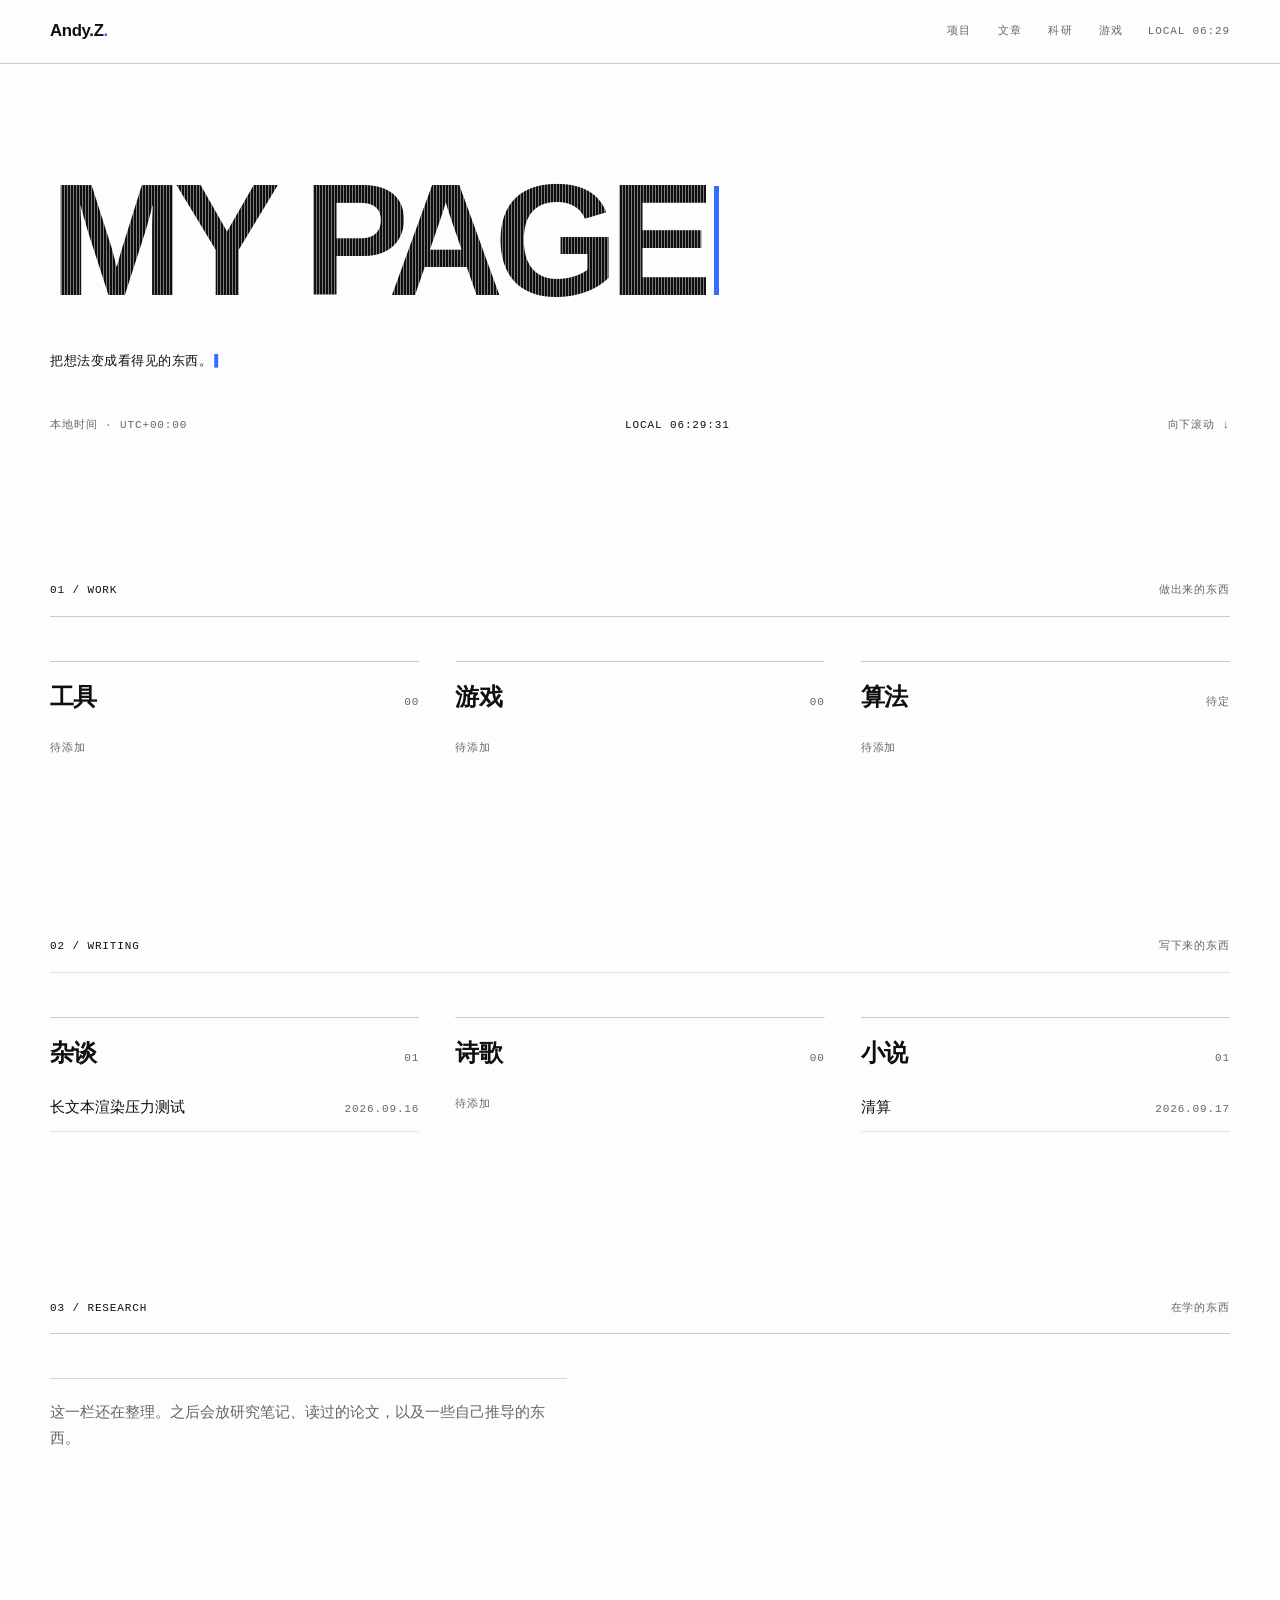
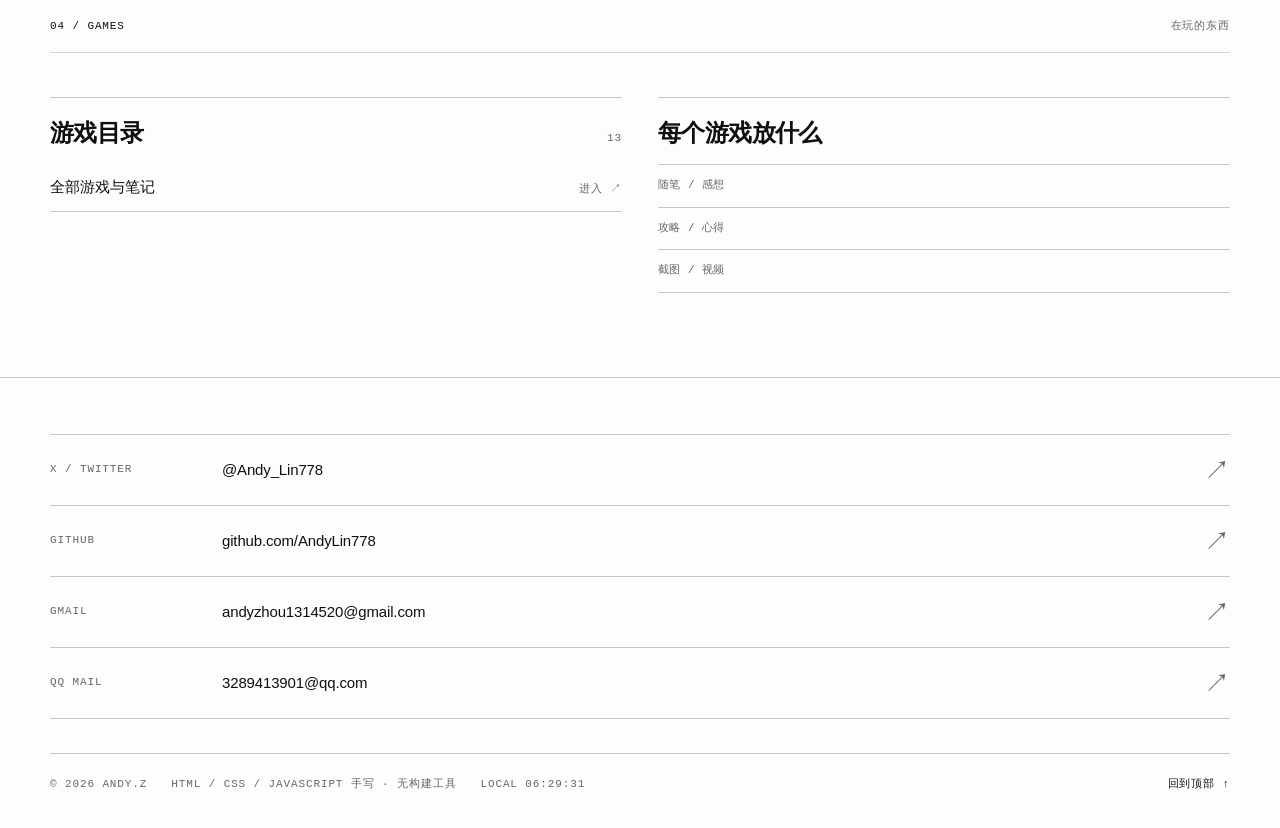
==== index.html @ 0b2ca7ea "新增小说《清算》，站名改为 Andy.Z" ====
<!DOCTYPE html>
<html lang="zh-CN">
<head>
  <meta charset="UTF-8">
  <meta name="viewport" content="width=device-width, initial-scale=1.0">
  <meta name="description" content="Andy.Z的个人网站 - 项目、文章、科研与游戏">
  <meta name="theme-color" content="#fdfdfd">
  <title>Andy.Z · 个人网站</title>
  <link rel="stylesheet" href="assets/css/style.css">

  <script>
    // 标记 JS 可用：样式里只有 html.js 才会启用“裁切揭示”等动效，
    // 万一脚本没加载成功，文字也不会被裁掉看不见。
    document.documentElement.classList.add("js");
    // 系统开启了“减少动效”时提前打标记，让 CSS 直接给出静态版本。
    try {
      if (window.matchMedia("(prefers-reduced-motion: reduce)").matches) {
        document.documentElement.setAttribute("data-reduced", "");
      }
    } catch (error) {
      /* 浏览器不支持 matchMedia 时按正常动效处理 */
    }
  </script>
</head>
<body>

  <a class="skip-link mono" href="#work">跳到正文 ↓</a>

  <!-- 顶部导航 -->
  <header class="navbar">
    <div class="shell nav-shell">
      <a href="#home" class="brand">
        <span class="brand-name">Andy.Z</span><span class="brand-dot">.</span>
      </a>

      <nav class="nav-links" id="navLinks" aria-label="页面导航">
        <a href="#work" class="nav-link">项目</a>
        <a href="#writing" class="nav-link">文章</a>
        <a href="#research" class="nav-link">科研</a>
        <a href="#games" class="nav-link">游戏</a>
      </nav>

      <span class="nav-clock mono" id="navClock" aria-hidden="true">LOCAL --:--</span>

      <button class="nav-toggle" id="navToggle" type="button"
              aria-label="切换导航菜单" aria-expanded="false" aria-controls="navLinks">
        <span></span>
        <span></span>
        <span></span>
      </button>
    </div>
  </header>

  <main>
    <!-- ============ 首屏：大字 + 扫描线（动态文字） ============ -->
    <section id="home" class="hero">
      <h1 class="sr-only">你好，我是 Andy.Z</h1>

      <div class="hero-scanline" aria-hidden="true"></div>

      <p class="hero-word">
        <span class="hero-word-text" id="heroWord">MY PAGE</span>
        <span class="hero-caret" aria-hidden="true"></span>
      </p>

      <p class="hero-typed mono">
        <span id="typedText">把想法变成看得见的东西</span><span class="typed-cursor" aria-hidden="true">▌</span>
      </p>

      <div class="hero-meta mono">
        <span class="hero-meta-left">北京时间 · UTC+08:00</span>
        <span class="hero-meta-center" id="heroClock">LOCAL --:--:--</span>
        <span class="hero-meta-right">向下滚动 ↓</span>
      </div>
    </section>

    <!-- ============ 01 项目 ============ -->
    <section id="work" class="section">
      <div class="shell">
        <header class="section-head reveal">
          <h2 class="section-title mono">01 / WORK</h2>
          <span class="section-note mono" aria-hidden="true">做出来的东西</span>
        </header>

        <div class="cat-grid">
          <section class="cat reveal">
            <header class="cat-head">
              <h3 class="cat-name">工具</h3>
              <span class="cat-count mono">00</span>
            </header>
            <!-- 有项目时，把每个项目写成 <li><a class="entry" href="...">…</a></li> -->
            <ul class="entry-list"></ul>
            <p class="cat-empty mono">待添加</p>
          </section>

          <section class="cat reveal">
            <header class="cat-head">
              <h3 class="cat-name">游戏</h3>
              <span class="cat-count mono">00</span>
            </header>
            <ul class="entry-list"></ul>
            <p class="cat-empty mono">待添加</p>
          </section>

          <section class="cat reveal">
            <header class="cat-head">
              <h3 class="cat-name">算法</h3>
              <span class="cat-count mono">待定</span>
            </header>
            <ul class="entry-list"></ul>
            <p class="cat-empty mono">待添加</p>
          </section>
        </div>
      </div>
    </section>

    <!-- ============ 02 文章 ============ -->
    <section id="writing" class="section">
      <div class="shell">
        <header class="section-head reveal">
          <h2 class="section-title mono">02 / WRITING</h2>
          <span class="section-note mono" aria-hidden="true">写下来的东西</span>
        </header>

        <div class="cat-grid">
          <section class="cat reveal">
            <header class="cat-head">
              <h3 class="cat-name">杂谈</h3>
              <span class="cat-count mono">01</span>
            </header>
            <ul class="entry-list">
              <li>
                <a class="entry" href="posts/2026-09-16-long-text-render-test.html">
                  <span class="entry-title">长文本渲染压力测试</span>
                  <span class="entry-date mono">2026.09.16</span>
                </a>
              </li>
            </ul>
          </section>

          <section class="cat reveal">
            <header class="cat-head">
              <h3 class="cat-name">诗歌</h3>
              <span class="cat-count mono">00</span>
            </header>
            <ul class="entry-list"></ul>
            <p class="cat-empty mono">待添加</p>
          </section>

          <section class="cat reveal">
            <header class="cat-head">
              <h3 class="cat-name">小说</h3>
              <span class="cat-count mono">01</span>
            </header>
            <ul class="entry-list">
              <li>
                <a class="entry" href="posts/2026-09-17-qingsuan.html">
                  <span class="entry-title">清算</span>
                  <span class="entry-date mono">2026.09.17</span>
                </a>
              </li>
            </ul>
          </section>
        </div>
      </div>
    </section>

    <!-- ============ 03 科研 ============ -->
    <section id="research" class="section">
      <div class="shell">
        <header class="section-head reveal">
          <h2 class="section-title mono">03 / RESEARCH</h2>
          <span class="section-note mono" aria-hidden="true">在学的东西</span>
        </header>

        <p class="section-empty reveal">
          这一栏还在整理。之后会放研究笔记、读过的论文，以及一些自己推导的东西。
        </p>
      </div>
    </section>

    <!-- ============ 04 游戏 ============ -->
    <section id="games" class="section">
      <div class="shell">
        <header class="section-head reveal">
          <h2 class="section-title mono">04 / GAMES</h2>
          <span class="section-note mono" aria-hidden="true">在玩的东西</span>
        </header>

        <div class="cat-grid">
          <section class="cat reveal">
            <header class="cat-head">
              <h3 class="cat-name">游戏目录</h3>
              <span class="cat-count mono">13</span>
            </header>
            <ul class="entry-list">
              <li>
                <a class="entry" href="games/index.html">
                  <span class="entry-title">全部游戏与笔记</span>
                  <span class="entry-date mono">进入 ↗</span>
                </a>
              </li>
            </ul>
          </section>

          <section class="cat reveal">
            <header class="cat-head">
              <h3 class="cat-name">每个游戏放什么</h3>
            </header>
            <ul class="cat-list mono">
              <li>随笔 / 感想</li>
              <li>攻略 / 心得</li>
              <li>截图 / 视频</li>
            </ul>
          </section>
        </div>
      </div>
    </section>
  </main>

  <!-- ============ 页脚：联系方式 ============ -->
  <footer class="site-footer">
    <div class="shell">

      <div class="contact-list footer-contact">
        <a class="contact-row reveal" href="https://x.com/Andy_Lin778" target="_blank" rel="noopener">
          <span class="contact-label mono">X / TWITTER</span>
          <span class="contact-value">@Andy_Lin778</span>
          <span class="row-arrow" aria-hidden="true">↗</span>
        </a>
        <a class="contact-row reveal" href="https://github.com/AndyLin778" target="_blank" rel="noopener">
          <span class="contact-label mono">GITHUB</span>
          <span class="contact-value">github.com/AndyLin778</span>
          <span class="row-arrow" aria-hidden="true">↗</span>
        </a>
        <a class="contact-row reveal" href="mailto:andyzhou1314520@gmail.com">
          <span class="contact-label mono">GMAIL</span>
          <span class="contact-value">andyzhou1314520@gmail.com</span>
          <span class="row-arrow" aria-hidden="true">↗</span>
        </a>
        <a class="contact-row reveal" href="mailto:3289413901@qq.com">
          <span class="contact-label mono">QQ MAIL</span>
          <span class="contact-value">3289413901@qq.com</span>
          <span class="row-arrow" aria-hidden="true">↗</span>
        </a>
      </div>

      <div class="footer-shell mono">
        <span>© <span id="year">2026</span> Andy.Z</span>
        <span class="footer-note">HTML / CSS / JavaScript 手写 · 无构建工具</span>
        <span id="footerClock">LOCAL --:--:--</span>
        <a href="#home" class="footer-top">回到顶部 ↑</a>
      </div>

    </div>
  </footer>

  <!-- 欢迎弹窗 -->
  <div class="welcome-modal" id="welcomeModal" role="dialog" aria-live="polite" aria-label="欢迎提示">
    <div class="modal-content">
      <p class="modal-label mono">WELCOME</p>
      <p class="modal-text">👋 欢迎来到我的个人网站！</p>
      <button class="modal-close mono" id="modalClose" type="button">知道了</button>
    </div>
  </div>

  <script src="assets/js/script.js"></script>
</body>
</html>
---- assets/css/style.css ----
/* ============================================================
   个人网站样式
   配色思路（模仿 ansyn.me）：只用中性色 + 一个强调色
     近白 --paper / 近黑 --ink / 灰 --muted / 分割线 --line
     强调色 --accent 只用在小箭头、hover、焦点、光标上
   ============================================================ */

/* ===== 设计变量 ===== */
:root {
  --paper: #fdfdfd;
  --paper-deep: #f4f4f4;
  --ink: #0f0f0f;
  --muted: #666666;
  --line: #c9c9c9;
  --accent: #356bff;
  --accent-strong: #154dcc;

  --sans: ui-sans-serif, -apple-system, BlinkMacSystemFont, "Segoe UI",
    "PingFang SC", "Microsoft YaHei", sans-serif;
  --mono: ui-monospace, SFMono-Regular, Menlo, Consolas, "Liberation Mono", monospace;

  --shell: min(100% - 40px, 1180px);
  --nav-h: 64px;
  --ease: cubic-bezier(0.22, 1, 0.36, 1);
}

/* ===== 基础 ===== */
* {
  margin: 0;
  padding: 0;
  box-sizing: border-box;
}

html {
  scroll-behavior: smooth;
  scroll-padding-top: var(--nav-h);
}

body {
  background: var(--paper);
  color: var(--ink);
  font-family: var(--sans);
  font-size: 16px;
  line-height: 1.6;
  padding-top: var(--nav-h);
  -webkit-font-smoothing: antialiased;
}

img {
  max-width: 100%;
}

a {
  color: inherit;
  text-decoration: none;
}

::selection {
  background: var(--accent);
  color: #fff;
}

:focus-visible {
  outline: 2px solid var(--accent);
  outline-offset: 3px;
}

/* 等宽小标签：编号、状态、时间都用它 */
.mono {
  font-family: var(--mono);
  font-size: 11px;
  letter-spacing: 0.08em;
  text-transform: uppercase;
}

/* 只给屏幕阅读器的文字（画布上的大字是装饰性的，语义放这里） */
.sr-only {
  position: absolute;
  width: 1px;
  height: 1px;
  overflow: hidden;
  clip-path: inset(50%);
  white-space: nowrap;
}

.shell {
  width: var(--shell);
  margin-inline: auto;
}

.skip-link {
  position: fixed;
  top: 8px;
  left: 8px;
  z-index: 300;
  padding: 8px 14px;
  background: var(--ink);
  color: var(--paper);
  transform: translateY(-200%);
  transition: transform 0.2s var(--ease);
}

.skip-link:focus {
  transform: translateY(0);
}

/* ===== 顶部导航 ===== */
.navbar {
  position: fixed;
  inset: 0 0 auto;
  height: var(--nav-h);
  z-index: 100;
  background: rgba(253, 253, 253, 0.88);
  backdrop-filter: blur(12px);
  -webkit-backdrop-filter: blur(12px);
  border-bottom: 1px solid var(--line);
}

.nav-shell {
  height: 100%;
  display: flex;
  align-items: center;
  gap: 24px;
}

.brand {
  font-size: 1.05rem;
  font-weight: 700;
  letter-spacing: -0.02em;
}

.brand-name {
  letter-spacing: -0.02em;
}

.brand-dot {
  color: var(--accent);
}

.nav-links {
  display: flex;
  gap: 26px;
  margin-left: auto;
}

.nav-link {
  position: relative;
  padding: 6px 0;
  font-family: var(--mono);
  font-size: 11px;
  letter-spacing: 0.12em;
  text-transform: uppercase;
  color: var(--muted);
  transition: color 0.25s var(--ease);
}

.nav-link::after {
  content: "";
  position: absolute;
  left: 0;
  right: 0;
  bottom: 0;
  height: 1px;
  background: var(--accent);
  transform: scaleX(0);
  transform-origin: left;
  transition: transform 0.3s var(--ease);
}

.nav-link:hover {
  color: var(--ink);
}

.nav-link:hover::after,
.nav-link.is-active::after {
  transform: scaleX(1);
}

.nav-link.is-active {
  color: var(--ink);
}

.nav-clock {
  color: var(--muted);
}

.nav-toggle {
  display: none;
  flex-direction: column;
  gap: 5px;
  background: none;
  border: none;
  cursor: pointer;
  padding: 6px;
}

.nav-toggle span {
  width: 24px;
  height: 1.5px;
  background: var(--ink);
  transition: transform 0.25s var(--ease), opacity 0.25s var(--ease);
}

.nav-toggle.open span:nth-child(1) {
  transform: translateY(6.5px) rotate(45deg);
}

.nav-toggle.open span:nth-child(2) {
  opacity: 0;
}

.nav-toggle.open span:nth-child(3) {
  transform: translateY(-6.5px) rotate(-45deg);
}

/* ===== 首屏：大字 + 扫描线 ===== */
.hero {
  position: relative;
  padding: 96px 0 64px;
  overflow: hidden;
}

/* 大字：用细条纹做文字肌理（background-clip），不需要 canvas */
.hero-word {
  width: var(--shell);
  margin: 0 auto;
  display: flex;
  align-items: baseline;
  gap: 0.05em;
  font-size: clamp(46px, 12.5vw, 172px);
  font-weight: 600;
  letter-spacing: -0.06em;
  line-height: 1;
  white-space: nowrap;
}

.hero-word-text {
  color: transparent;
  background-image: repeating-linear-gradient(90deg, var(--ink) 0 2px, #7a7a7a 2px 3px);
  -webkit-background-clip: text;
  background-clip: text;
}

/* 光标：一根细竖条，高度跟大写字母齐平，不抢大字的注意力 */
.hero-caret {
  width: 0.03em;
  height: 0.68em;
  background: var(--accent);
  animation: cursor-blink 1s steps(1) infinite;
}

/* 打字动画播完后：光标淡出，页面停在完整的一句上 */
.is-done .hero-caret,
.is-done .typed-cursor {
  opacity: 0;
  transition: opacity 0.6s var(--ease);
}

/* 扫描线：一条很淡的光带自上而下循环（对应 ansyn 的 display-scan） */
.hero-scanline {
  position: absolute;
  inset: var(--nav-h) 0 0;
  overflow: hidden;
  pointer-events: none;
}

.hero-scanline::after {
  content: "";
  position: absolute;
  left: 0;
  right: 0;
  top: -8%;
  height: 7%;
  background: linear-gradient(
    transparent,
    rgba(53, 107, 255, 0.04) 80%,
    rgba(53, 107, 255, 0.3)
  );
  animation: display-scan 9s cubic-bezier(0.2, 0.6, 0.2, 1) infinite;
}

@keyframes display-scan {
  0% {
    transform: translateY(0);
    opacity: 0;
  }
  5% {
    opacity: 0.7;
  }
  27% {
    transform: translateY(1600%);
    opacity: 0.25;
  }
  28%,
  100% {
    transform: translateY(1600%);
    opacity: 0;
  }
}

/* 打字机副标题 */
.hero-typed {
  width: var(--shell);
  margin: 32px auto 0;
  font-size: 13px;
  letter-spacing: 0.04em;
  min-height: 1.6em;
}

.typed-cursor {
  display: inline-block;
  margin-left: 2px;
  color: var(--accent);
  animation: cursor-blink 1s steps(1) infinite;
}

@keyframes cursor-blink {
  0%,
  49% {
    opacity: 1;
  }
  50%,
  100% {
    opacity: 0;
  }
}

/* 首屏底部信息条：地点 / 本地时间 / 滚动提示 */
.hero-meta {
  width: var(--shell);
  margin: 44px auto 0;
  display: flex;
  justify-content: space-between;
  gap: 16px;
  color: var(--muted);
}

.hero-meta-left {
  color: var(--muted);
}

.hero-meta-center {
  color: var(--ink);
}

.hero-meta-right {
  text-align: right;
}

/* ===== 区块通用 ===== */
.section {
  padding: 84px 0;
}

.section-head {
  display: flex;
  justify-content: space-between;
  align-items: baseline;
  gap: 16px;
  padding-bottom: 16px;
  margin-bottom: 44px;
  border-bottom: 1px solid var(--line);
}

.section-title {
  font-weight: 500;
  color: var(--ink);
}

.section-note {
  color: var(--muted);
}

/* ===== 栏目分组（项目 / 文章 下的子栏目） ===== */
.cat-grid {
  display: grid;
  grid-template-columns: repeat(auto-fit, minmax(230px, 1fr));
  gap: 36px;
}

.cat {
  min-width: 0;
  border-top: 1px solid var(--line);
  padding-top: 16px;
}

.cat-head {
  display: flex;
  align-items: baseline;
  justify-content: space-between;
  gap: 12px;
  margin-bottom: 12px;
}

.cat-name {
  font-size: clamp(19px, 2vw, 24px);
  font-weight: 600;
  letter-spacing: -0.025em;
}

.cat-count {
  color: var(--muted);
}

.entry-list {
  list-style: none;
}

.entry {
  display: flex;
  align-items: baseline;
  justify-content: space-between;
  gap: 14px;
  padding: 12px 0;
  border-bottom: 1px solid var(--line);
}

.entry-title {
  display: inline-block;
  font-size: 15px;
  line-height: 1.5;
  transition: transform 0.3s var(--ease), color 0.3s var(--ease);
}

.entry-date {
  flex: none;
  color: var(--muted);
}

@media (hover: hover) {
  .entry:hover .entry-title {
    color: var(--accent);
    transform: translateX(4px);
  }
}

.cat-empty {
  padding: 12px 0;
  color: var(--muted);
}

/* 整栏还没有内容时的占位说明 */
.section-empty {
  max-width: 62ch;
  padding-top: 20px;
  border-top: 1px solid var(--line);
  font-size: 15px;
  line-height: 1.7;
  color: var(--muted);
}

/* ===== 游戏目录 ===== */
/* 目录页比文章页宽一些，方便一行放多张卡片 */
.post-shell--wide {
  width: min(100% - 40px, 1080px);
}

.game-grid {
  display: grid;
  grid-template-columns: repeat(auto-fill, minmax(232px, 1fr));
  gap: 20px;
}

.game-card {
  display: flex;
  flex-direction: column;
  border: 1px solid var(--line);
  background: var(--paper);
  transition: transform 0.3s var(--ease), border-color 0.3s var(--ease);
}

/* 没有封面图时，用游戏名首字占位 */
.game-cover {
  display: flex;
  align-items: center;
  justify-content: center;
  aspect-ratio: 16 / 9;
  overflow: hidden;
  background: var(--paper-deep);
  border-bottom: 1px solid var(--line);
  color: var(--muted);
  font-size: 30px;
  font-weight: 600;
  letter-spacing: -0.03em;
}

.game-cover img {
  display: block;
  width: 100%;
  height: 100%;
  object-fit: cover;
}

.game-body {
  flex: 1;
  padding: 14px 16px 12px;
}

.game-title {
  font-size: 17px;
  font-weight: 600;
  letter-spacing: -0.02em;
  transition: color 0.25s var(--ease);
}

.game-sub {
  margin-top: 4px;
  color: var(--muted);
}

.game-tag {
  margin-top: 8px;
  color: var(--muted);
}

.game-state {
  padding: 10px 16px 12px;
  border-top: 1px solid var(--line);
  color: var(--muted);
}

@media (hover: hover) {
  a.game-card.is-ready:hover {
    transform: translateY(-3px);
    border-color: var(--accent);
  }

  a.game-card.is-ready:hover .game-title {
    color: var(--accent);
  }
}

/* ===== 游戏页里的媒体：视频 / 图集 ===== */
/* 视频：保持 16:9，自己传的视频用 <video>，B 站 / YouTube 用 <iframe> */
.media-video {
  position: relative;
  aspect-ratio: 16 / 9;
  margin-block: 1.6em;
  overflow: hidden;
  border: 1px solid var(--line);
  background: #101010;
}

.media-video iframe,
.media-video video {
  position: absolute;
  inset: 0;
  display: block;
  width: 100%;
  height: 100%;
  border: 0;
}

/* 图集：一行自动排几张 */
.gallery {
  display: grid;
  grid-template-columns: repeat(auto-fill, minmax(170px, 1fr));
  gap: 12px;
  margin-block: 1.6em;
}

.gallery figure {
  margin: 0;
}

.gallery img {
  display: block;
  width: 100%;
  aspect-ratio: 4 / 3;
  object-fit: cover;
  border: 1px solid var(--line);
}

.gallery figcaption {
  margin-top: 6px;
  font-family: var(--mono);
  font-size: 11px;
  letter-spacing: 0.06em;
  color: var(--muted);
}

@media (max-width: 760px) {
  .game-grid {
    grid-template-columns: repeat(auto-fill, minmax(150px, 1fr));
    gap: 14px;
  }

  .game-cover {
    font-size: 24px;
  }

  .game-body {
    padding: 12px 12px 10px;
  }

  .game-state {
    padding: 8px 12px 10px;
  }
}

/* ===== 01 关于 ===== */
.about-grid {
  display: grid;
  grid-template-columns: minmax(0, 1.15fr) minmax(0, 0.85fr);
  gap: 48px;
  align-items: start;
}

.about-lead {
  font-size: clamp(18px, 2vw, 26px);
  line-height: 1.5;
  letter-spacing: -0.01em;
}

.about-list {
  list-style: none;
  border-top: 1px solid var(--line);
}

.about-list li,
.cat-list li {
  padding: 12px 0;
  border-bottom: 1px solid var(--line);
  color: var(--muted);
  letter-spacing: 0.04em;
}

.cat-list {
  list-style: none;
  border-top: 1px solid var(--line);
}

/* ===== 02 项目：编号列表（模仿 ansyn 的 01 WORK 行） ===== */
.index-list {
  border-top: 1px solid var(--line);
}

.index-row {
  display: grid;
  grid-template-columns: 28px minmax(0, 1fr) 25% 30px;
  align-items: center;
  gap: 22px;
  min-height: clamp(150px, 15vw, 210px);
  padding: 26px 0;
  border-bottom: 1px solid var(--line);
}

.row-number {
  align-self: start;
  margin-top: 10px;
  color: var(--muted);
}

.row-heading {
  min-width: 0;
}

.row-heading h3 {
  font-size: clamp(34px, 5vw, 74px);
  font-weight: 600;
  line-height: 1;
  letter-spacing: -0.055em;
  transition: transform 0.4s var(--ease);
}

.row-heading > span {
  display: block;
  margin-top: 16px;
  max-width: 46ch;
  font-size: 13px;
  line-height: 1.6;
  color: var(--muted);
}

.row-tag {
  justify-self: start;
  padding-bottom: 2px;
  color: var(--muted);
  border-bottom: 1px solid var(--line);
}

.row-arrow {
  justify-self: end;
  font-size: 26px;
  line-height: 1;
  color: var(--muted);
  transition: transform 0.3s var(--ease), color 0.3s var(--ease);
}

/* 鼠标悬停时才出现的蓝色（全站唯一的彩色点缀） */
@media (hover: hover) {
  .index-row:hover .row-heading h3,
  .contact-row:hover .contact-value {
    transform: translateX(8px);
  }

  .index-row:hover .row-arrow,
  .contact-row:hover .row-arrow {
    color: var(--accent);
    transform: translate(3px, -3px);
  }
}

/* ===== 03 联系 ===== */
.contact-list {
  border-top: 1px solid var(--line);
}

.contact-row {
  display: grid;
  grid-template-columns: 120px minmax(0, 1fr) 30px;
  align-items: center;
  gap: 22px;
  padding: 22px 0;
  border-bottom: 1px solid var(--line);
}

.contact-label {
  color: var(--muted);
}

.contact-value {
  font-size: clamp(16px, 1.6vw, 22px);
  letter-spacing: -0.01em;
  transition: transform 0.4s var(--ease);
}

/* ===== 页脚 ===== */
.site-footer {
  border-top: 1px solid var(--line);
  padding: 56px 0 34px;
}

/* 页脚里的联系方式：标签列宽一些，字号比正文小 */
.footer-contact {
  margin-bottom: 34px;
}

.footer-contact .contact-row {
  grid-template-columns: 150px minmax(0, 1fr) 30px;
}

.footer-contact .contact-value {
  font-size: 15px;
}

.footer-shell {
  display: flex;
  flex-wrap: wrap;
  align-items: center;
  gap: 12px 24px;
  padding-top: 22px;
  border-top: 1px solid var(--line);
  color: var(--muted);
}

.footer-note {
  color: var(--muted);
}

.footer-top {
  margin-left: auto;
  color: var(--ink);
  transition: color 0.25s var(--ease);
}

.footer-top:hover {
  color: var(--accent);
}

/* ===== 滚动揭示：横向裁切展开（对应 ansyn 的 strip-in） ===== */
html.js .reveal {
  clip-path: inset(0 100% 0 0);
  transition: clip-path 0.85s var(--ease);
}

html.js .reveal.is-in {
  clip-path: inset(0 0 0 0);
}

html.js .reveal:nth-child(2) {
  transition-delay: 0.08s;
}

html.js .reveal:nth-child(3) {
  transition-delay: 0.16s;
}

/* 兜底：如果脚本没能接管页面（例如加载失败），2.5 秒后自动展开，保证内容一定看得见 */
html.js:not(.ready) .reveal {
  animation: reveal-fallback 0.4s var(--ease) 2.5s forwards;
}

@keyframes reveal-fallback {
  to {
    clip-path: inset(0 0 0 0);
  }
}

/* ===== 欢迎弹窗 ===== */
.welcome-modal {
  position: fixed;
  inset: 0;
  display: none;
  align-items: center;
  justify-content: center;
  background: rgba(15, 15, 15, 0.55);
  z-index: 200;
}

.welcome-modal.show {
  display: flex;
}

.modal-content {
  width: min(360px, 100% - 40px);
  padding: 28px 30px;
  background: var(--paper);
  border: 1px solid var(--ink);
  animation: modal-in 0.3s var(--ease);
}

.modal-label {
  margin-bottom: 10px;
  color: var(--muted);
}

.modal-text {
  margin-bottom: 20px;
  font-size: 17px;
}

.modal-close {
  padding: 8px 22px;
  border: 1px solid var(--ink);
  background: none;
  color: var(--ink);
  cursor: pointer;
  transition: background 0.25s var(--ease), color 0.25s var(--ease);
}

.modal-close:hover {
  background: var(--ink);
  color: var(--paper);
}

@keyframes modal-in {
  from {
    opacity: 0;
    transform: translateY(8px);
  }
  to {
    opacity: 1;
    transform: translateY(0);
  }
}

/* ===== 响应式 ===== */
@media (max-width: 900px) {
  .nav-clock {
    display: none;
  }
}

@media (max-width: 760px) {
  .nav-toggle {
    display: flex;
  }

  .nav-links {
    position: fixed;
    top: var(--nav-h);
    left: 0;
    right: 0;
    flex-direction: column;
    gap: 0;
    margin-left: 0;
    padding: 12px 0 18px;
    background: var(--paper);
    border-bottom: 1px solid var(--line);
    clip-path: inset(0 0 100% 0);
    transition: clip-path 0.35s var(--ease);
  }

  .nav-links.open {
    clip-path: inset(0 0 0 0);
  }

  .nav-link {
    padding: 12px 20px;
  }

  .nav-link::after {
    display: none;
  }

  .nav-link.is-active {
    color: var(--accent);
  }

  .hero-word {
    font-size: clamp(34px, 13vw, 68px);
    letter-spacing: -0.04em;
  }

  .hero-meta {
    flex-wrap: wrap;
  }

  .hero-meta-right {
    text-align: left;
  }

  .section {
    padding: 60px 0;
  }

  .section-head {
    flex-direction: column;
    align-items: flex-start;
    gap: 6px;
  }

  .about-grid {
    grid-template-columns: 1fr;
    gap: 28px;
  }

  .index-row {
    grid-template-columns: 22px minmax(0, 1fr) 24px;
    gap: 14px;
  }

  .row-tag {
    display: none;
  }

  .contact-row {
    grid-template-columns: 88px minmax(0, 1fr) 24px;
    gap: 14px;
  }

  .footer-contact .contact-row {
    grid-template-columns: 104px minmax(0, 1fr) 24px;
  }
}

/* ===== 减少动效：直接给静态版本 ===== */
@media (prefers-reduced-motion: reduce) {
  html {
    scroll-behavior: auto;
  }

  .hero-scanline {
    display: none;
  }

  .typed-cursor,
  .hero-caret {
    animation: none;
  }

  html.js .reveal {
    clip-path: none;
    transition: none;
  }
}

html[data-reduced] .hero-scanline {
  display: none;
}

html[data-reduced] .hero-caret,
html[data-reduced] .typed-cursor {
  animation: none;
}

html[data-reduced] .reveal {
  clip-path: none !important;
  transition: none !important;
}

/* ============================================================
   文章页（post.html）
   复用同一套设计变量，正文宽度收窄到 760px 更适合阅读
   ============================================================ */

.post {
  padding: 72px 0 96px;
}

.post-shell {
  width: min(100% - 40px, 760px);
  margin-inline: auto;
}

.post-head {
  padding-bottom: 26px;
  margin-bottom: 40px;
  border-bottom: 1px solid var(--line);
}

.post-meta {
  margin-bottom: 16px;
  color: var(--muted);
}

.post-title {
  font-size: clamp(30px, 5.2vw, 54px);
  font-weight: 600;
  line-height: 1.06;
  letter-spacing: -0.045em;
}

.post-lede {
  margin-top: 18px;
  font-size: clamp(16px, 1.8vw, 20px);
  line-height: 1.6;
  color: var(--muted);
}

/* ---- 正文排版：任何放进 .prose 的内容都套用这套规则 ---- */
.prose {
  font-size: 17px;
  line-height: 1.78;
}

.prose > * + * {
  margin-top: 1.15em;
}

.prose h2,
.prose h3,
.prose h4 {
  font-weight: 600;
  line-height: 1.25;
  letter-spacing: -0.02em;
}

.prose h2 {
  margin-top: 2.1em;
  font-size: clamp(22px, 3vw, 30px);
}

.prose h3 {
  margin-top: 1.8em;
  font-size: clamp(18px, 2.2vw, 22px);
}

.prose h4 {
  margin-top: 1.6em;
  font-size: 17px;
}

.prose a {
  color: var(--accent);
  text-decoration: underline;
  text-underline-offset: 3px;
  text-decoration-thickness: 1px;
}

.prose a:hover {
  color: var(--accent-strong);
}

.prose strong {
  font-weight: 600;
}

.prose ul,
.prose ol {
  padding-left: 1.35em;
}

.prose li + li {
  margin-top: 0.4em;
}

.prose li::marker {
  color: var(--muted);
}

.prose blockquote {
  padding: 4px 0 4px 20px;
  border-left: 2px solid var(--accent);
  color: var(--muted);
}

.prose blockquote p + p {
  margin-top: 0.8em;
}

.prose code {
  font-family: var(--mono);
  font-size: 0.88em;
  padding: 2px 6px;
  background: var(--paper-deep);
  border: 1px solid var(--line);
}

.prose pre {
  overflow-x: auto;
  padding: 18px 20px;
  background: var(--paper-deep);
  border: 1px solid var(--line);
  font-size: 13px;
  line-height: 1.65;
}

.prose pre code {
  padding: 0;
  background: none;
  border: 0;
  font-size: inherit;
}

.prose figure {
  margin-block: 1.8em;
}

.prose img {
  display: block;
  width: 100%;
  border: 1px solid var(--line);
}

.prose figcaption {
  margin-top: 10px;
  font-family: var(--mono);
  font-size: 11px;
  letter-spacing: 0.06em;
  color: var(--muted);
}

.prose table {
  width: 100%;
  border-collapse: collapse;
  font-size: 15px;
}

.prose th,
.prose td {
  padding: 10px 12px;
  border-bottom: 1px solid var(--line);
  text-align: left;
  vertical-align: top;
}

.prose th {
  font-family: var(--mono);
  font-size: 11px;
  font-weight: 500;
  letter-spacing: 0.08em;
  text-transform: uppercase;
  color: var(--muted);
  border-bottom-color: var(--ink);
}

.prose hr {
  margin: 2.6em 0;
  border: 0;
  border-top: 1px solid var(--line);
}

.post-foot {
  margin-top: 56px;
  padding-top: 22px;
  border-top: 1px solid var(--line);
}

/* ---- 逐行短句的小说排版：在 .prose 上再加 .prose-tight 即可 ----
   这类文本一行一句，用默认段间距会拉得太开，所以收紧段落间距；
   场景之间仍用 <hr> 分隔，保留原有的呼吸感。 */
.prose-tight > * + * {
  margin-top: 0.5em;
}

.prose-tight hr {
  margin: 2em 0;
}

.post-back {
  color: var(--muted);
  transition: color 0.25s var(--ease);
}

.post-back:hover {
  color: var(--accent);
}

@media (max-width: 760px) {
  .post {
    padding: 44px 0 64px;
  }

  .prose {
    font-size: 16.5px;
  }
}

/* ---- 文章正文：代码块语言标签 ---- */
.prose pre[data-lang]::before {
  content: attr(data-lang);
  display: block;
  margin-bottom: 12px;
  font-family: var(--mono);
  font-size: 11px;
  letter-spacing: 0.08em;
  text-transform: uppercase;
  color: var(--muted);
}

/* ---- 文章正文：表格（宽表格可横向滚动） ---- */
.prose .table-wrap {
  overflow-x: auto;
}

.prose .table-wrap table {
  min-width: 520px;
}

.prose th[align="right"],
.prose td[align="right"] {
  text-align: right;
}

.prose th[align="center"],
.prose td[align="center"] {
  text-align: center;
}

/* ---- 文章正文：数学公式（KaTeX） ---- */
.prose .math-block {
  margin-block: 1.6em;
  overflow-x: auto;
  overflow-y: hidden;
}

.prose .math-block .katex-display {
  margin: 0;
  padding: 6px 0;
}

.prose .katex {
  font-size: 1.05em;
}

.prose .katex-error {
  color: #c0392b;
}
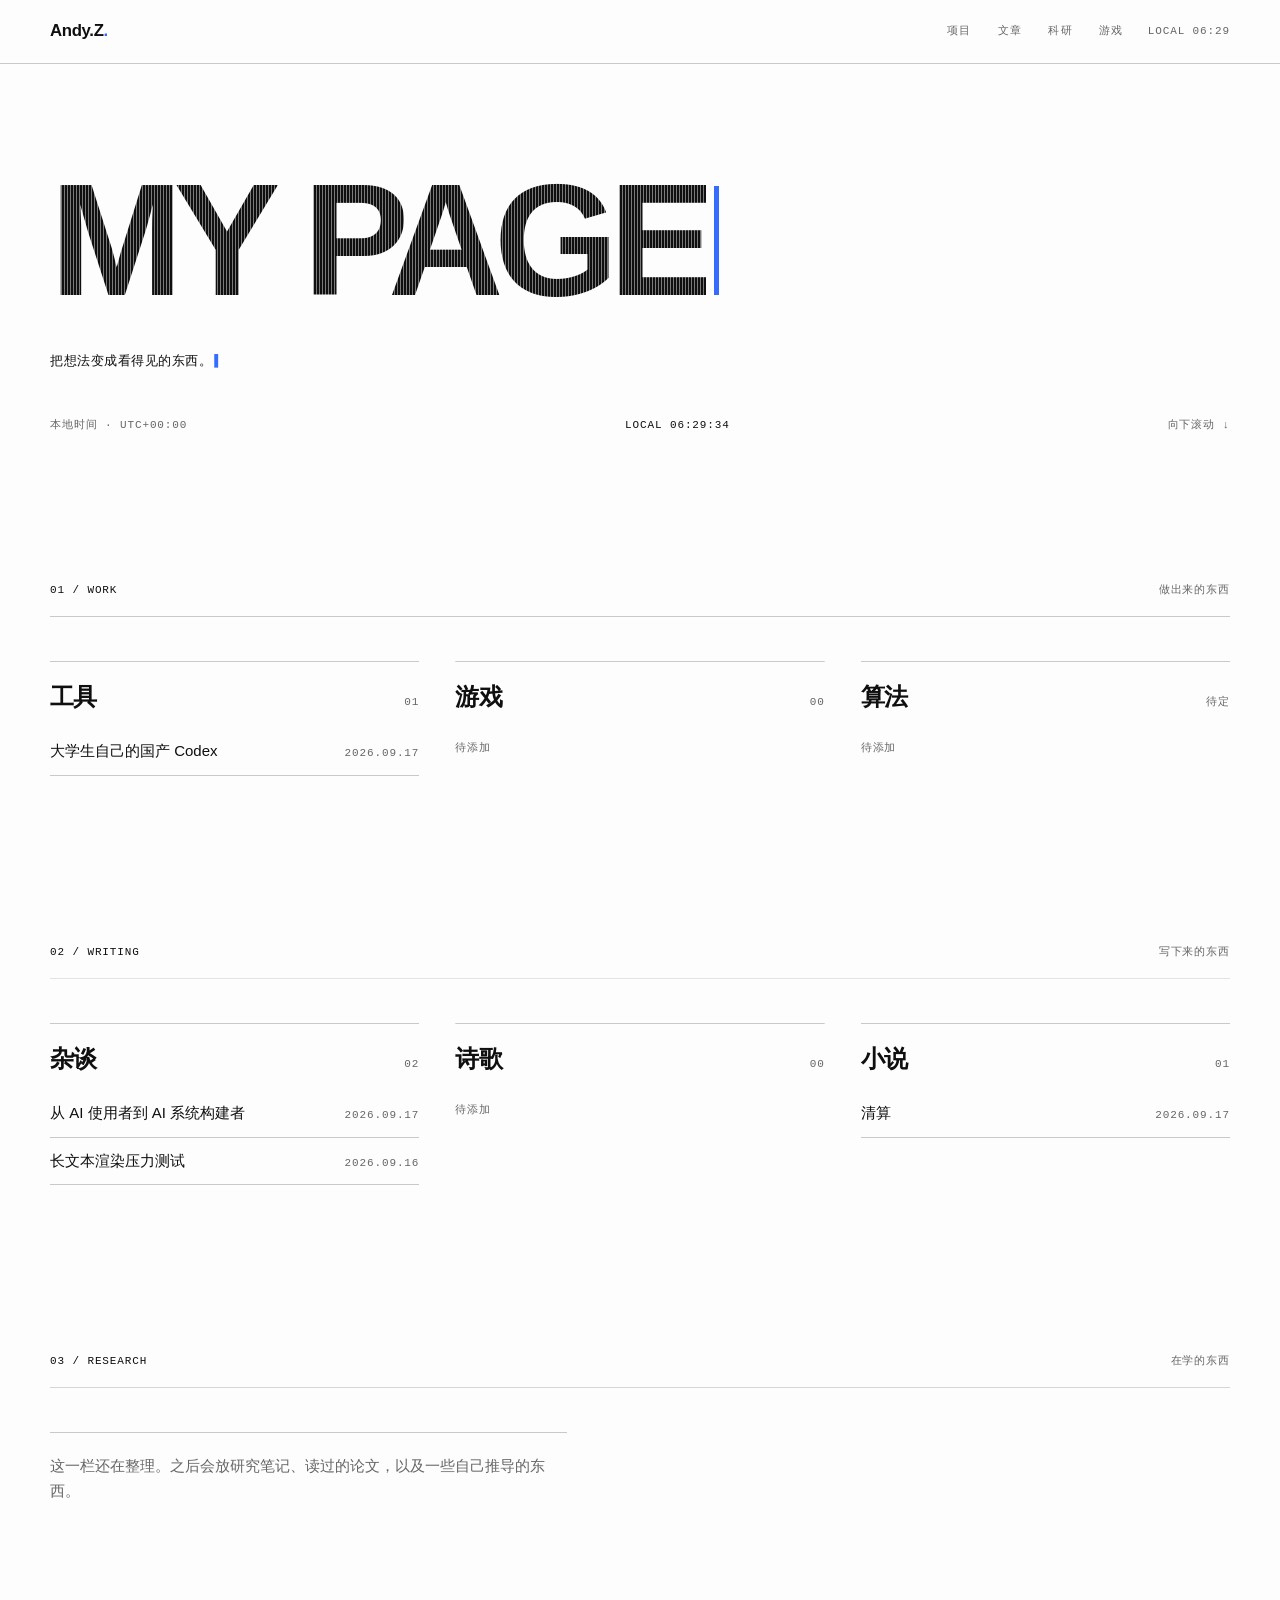
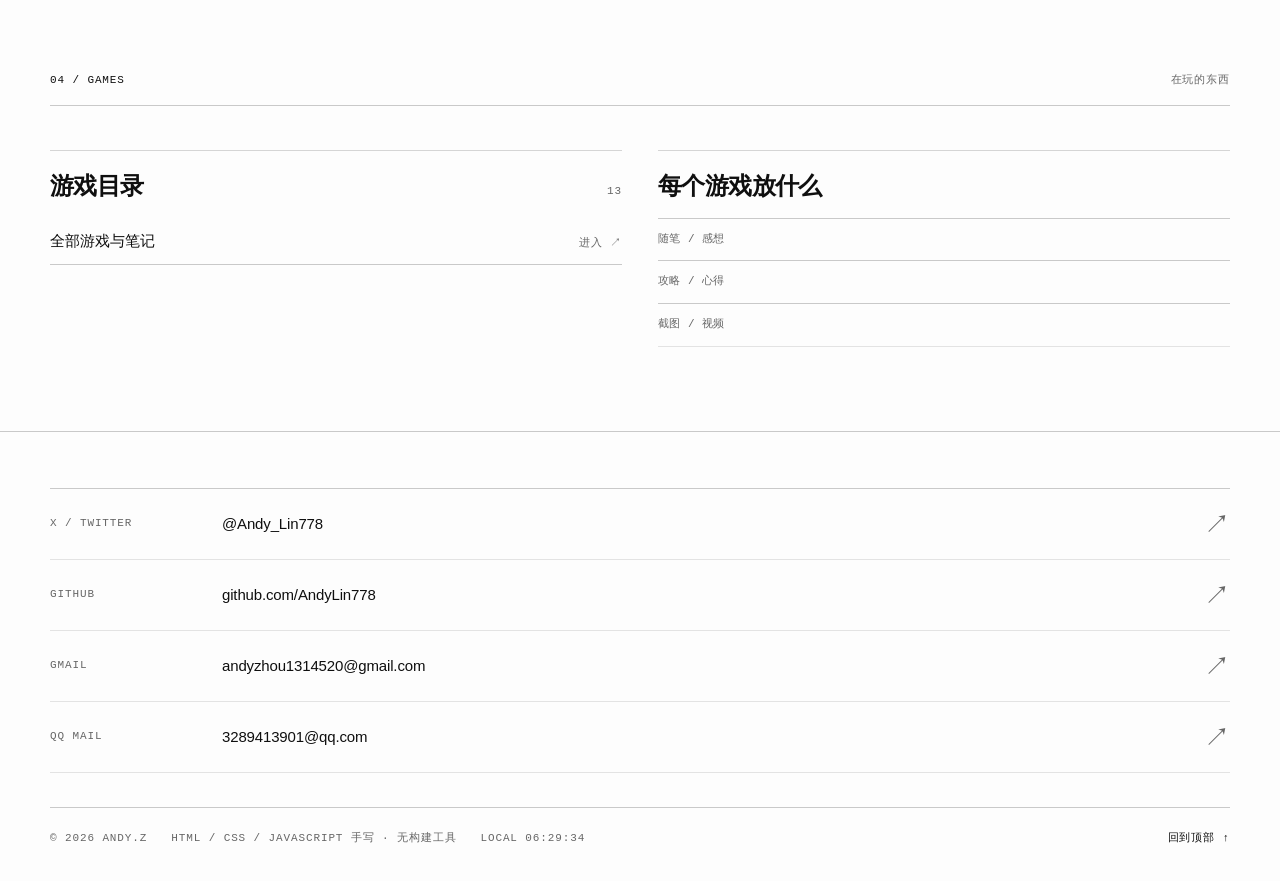
==== commit fc0a06d8: "新增国产 Codex 项目条目与项目故事文章" ====
--- a/index.html
+++ b/index.html
@@ -86,30 +86,35 @@
           <section class="cat reveal">
             <header class="cat-head">
               <h3 class="cat-name">工具</h3>
+              <span class="cat-count mono">01</span>
+            </header>
+            <ul class="entry-list">
+              <li>
+                <a class="entry" href="https://github.com/AndyLin778/domestic-codex" target="_blank" rel="noopener">
+                  <span class="entry-title">大学生自己的国产 Codex</span>
+                  <span class="entry-date mono">2026.09.17</span>
+                </a>
+              </li>
+            </ul>
+          </section>
+
+          <section class="cat reveal">
+            <header class="cat-head">
+              <h3 class="cat-name">游戏</h3>
               <span class="cat-count mono">00</span>
             </header>
-            <!-- 有项目时，把每个项目写成 <li><a class="entry" href="...">…</a></li> -->
             <ul class="entry-list"></ul>
             <p class="cat-empty mono">待添加</p>
           </section>
 
           <section class="cat reveal">
             <header class="cat-head">
-              <h3 class="cat-name">游戏</h3>
-              <span class="cat-count mono">00</span>
+              <h3 class="cat-name">算法</h3>
+              <span class="cat-count mono">待定</span>
             </header>
             <ul class="entry-list"></ul>
             <p class="cat-empty mono">待添加</p>
           </section>
-
-          <section class="cat reveal">
-            <header class="cat-head">
-              <h3 class="cat-name">算法</h3>
-              <span class="cat-count mono">待定</span>
-            </header>
-            <ul class="entry-list"></ul>
-            <p class="cat-empty mono">待添加</p>
-          </section>
         </div>
       </div>
     </section>
@@ -126,9 +131,15 @@
           <section class="cat reveal">
             <header class="cat-head">
               <h3 class="cat-name">杂谈</h3>
-              <span class="cat-count mono">01</span>
-            </header>
-            <ul class="entry-list">
+              <span class="cat-count mono">02</span>
+            </header>
+            <ul class="entry-list">
+              <li>
+                <a class="entry" href="posts/2026-09-17-domestic-codex.html">
+                  <span class="entry-title">从 AI 使用者到 AI 系统构建者</span>
+                  <span class="entry-date mono">2026.09.17</span>
+                </a>
+              </li>
               <li>
                 <a class="entry" href="posts/2026-09-16-long-text-render-test.html">
                   <span class="entry-title">长文本渲染压力测试</span>
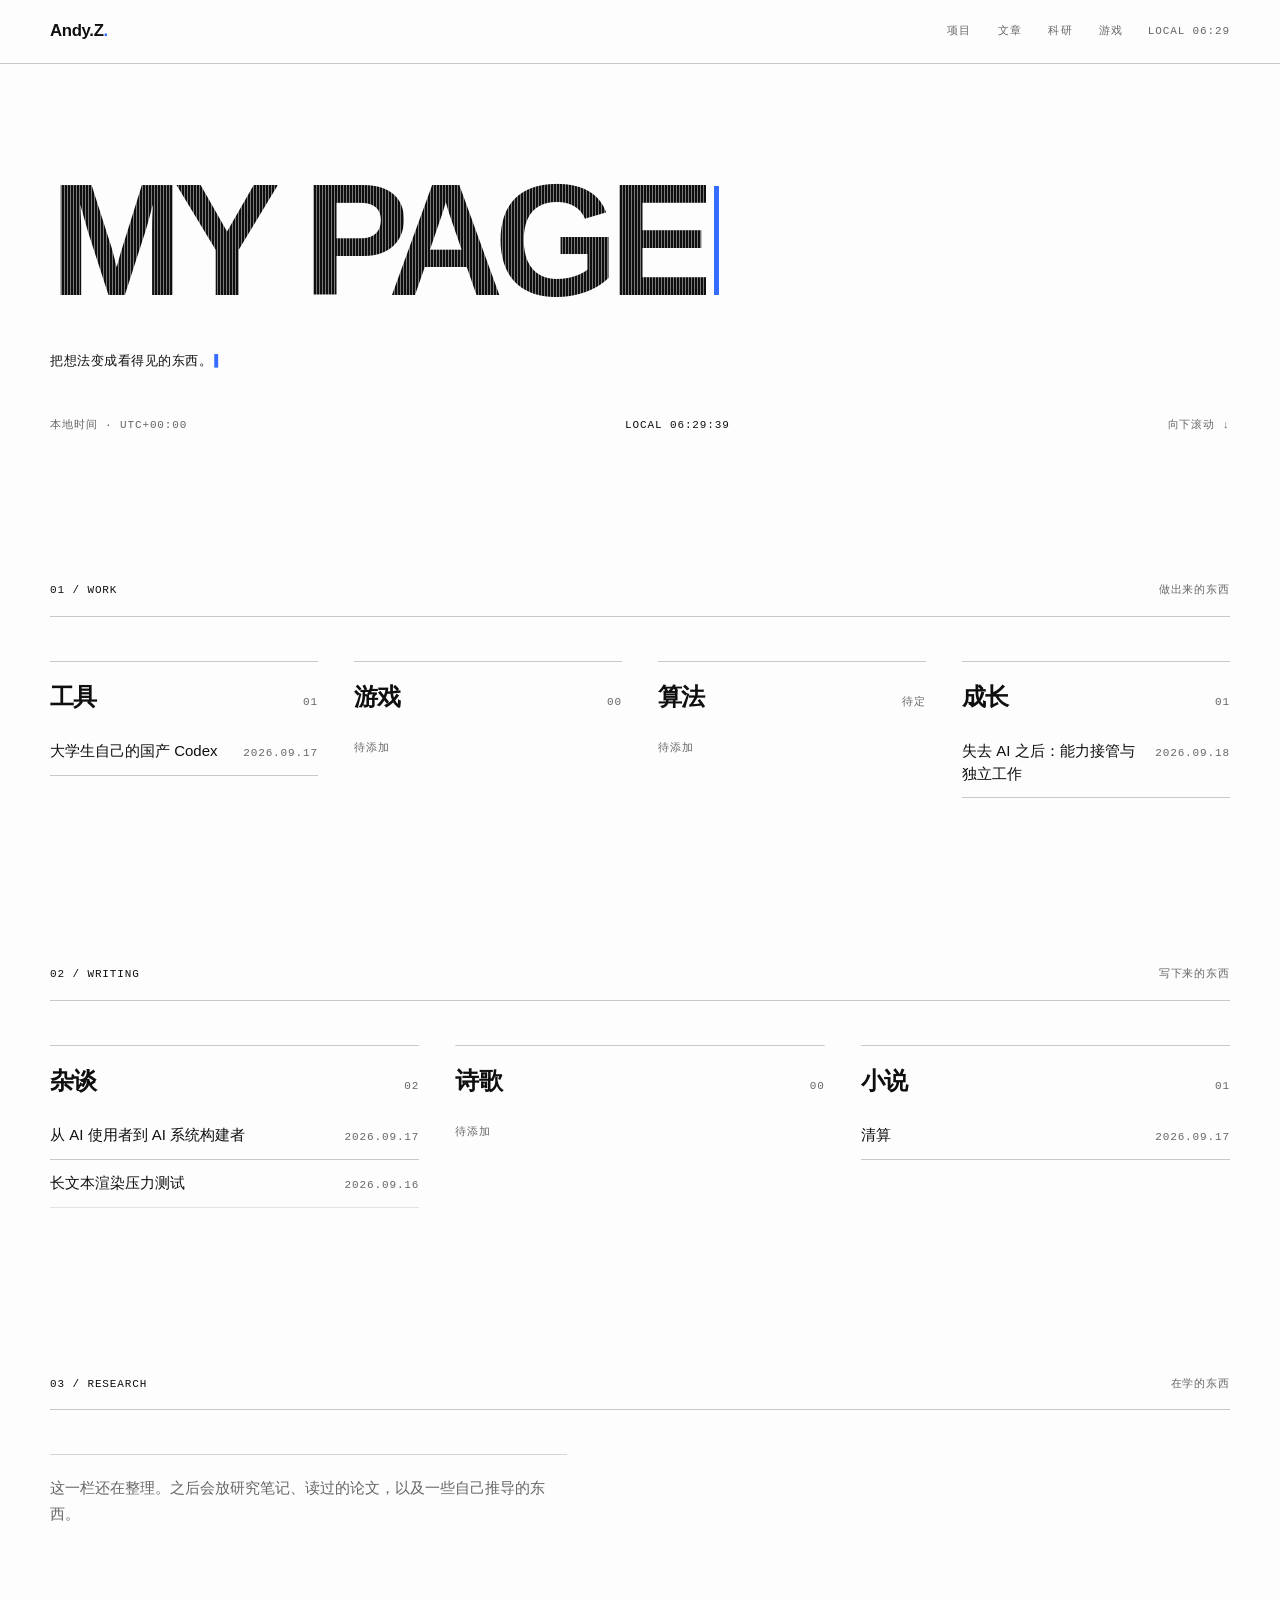
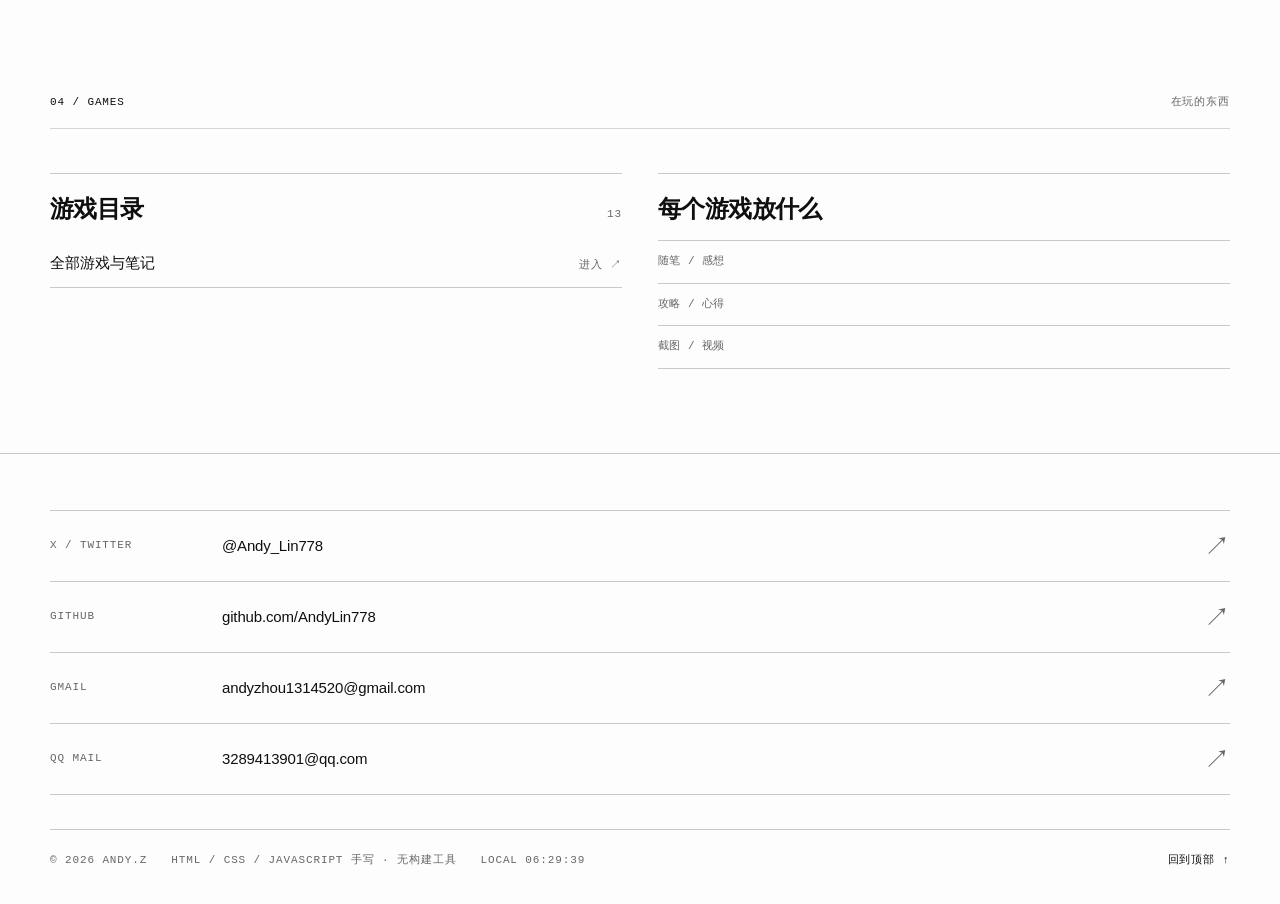
==== commit 1f16e2a2: "新增「失去 AI 之后」长期项目与两份文档" ====
--- a/index.html
+++ b/index.html
@@ -115,6 +115,21 @@
             <ul class="entry-list"></ul>
             <p class="cat-empty mono">待添加</p>
           </section>
+
+          <section class="cat reveal">
+            <header class="cat-head">
+              <h3 class="cat-name">成长</h3>
+              <span class="cat-count mono">01</span>
+            </header>
+            <ul class="entry-list">
+              <li>
+                <a class="entry" href="projects/no-ai.html">
+                  <span class="entry-title">失去 AI 之后：能力接管与独立工作</span>
+                  <span class="entry-date mono">2026.09.18</span>
+                </a>
+              </li>
+            </ul>
+          </section>
         </div>
       </div>
     </section>
--- a/assets/css/style.css
+++ b/assets/css/style.css
@@ -1250,3 +1250,107 @@
 }
 
 
+
+
+/* ============================================================
+   项目页（projects/）
+   项目主页复用文章页的排版，另外补两种块：
+   .proj-cards 放「两条线 / 两份文档」的卡片，.proj-log 放实践记录。
+   ============================================================ */
+.proj-cards {
+  display: grid;
+  grid-template-columns: repeat(auto-fit, minmax(260px, 1fr));
+  gap: 1px;
+  margin-block: 1.6em;
+  background: var(--line);
+  border: 1px solid var(--line);
+}
+
+.proj-card {
+  display: flex;
+  flex-direction: column;
+  gap: 10px;
+  padding: 22px 20px;
+  background: var(--paper);
+  transition: background 0.25s var(--ease);
+}
+
+/* 卡片整体是链接，但不要 .prose a 的下划线与强调色 */
+.prose a.proj-card {
+  color: inherit;
+  text-decoration: none;
+}
+
+.prose a.proj-card:hover {
+  background: var(--paper-deep);
+  color: inherit;
+}
+
+.proj-card-label {
+  color: var(--muted);
+}
+
+.proj-card-title {
+  font-size: 19px;
+  font-weight: 600;
+  line-height: 1.4;
+  letter-spacing: -0.02em;
+}
+
+.proj-card-desc {
+  font-size: 15px;
+  line-height: 1.7;
+  color: var(--muted);
+}
+
+.proj-card-foot {
+  margin-top: auto;
+  padding-top: 6px;
+  color: var(--muted);
+}
+
+/* 实践记录：一条一条往下排，空的时候只显示一行灰字 */
+.proj-log {
+  margin-block: 1.4em;
+  border-top: 1px solid var(--line);
+}
+
+.proj-log-item {
+  padding: 18px 0;
+  border-bottom: 1px solid var(--line);
+}
+
+.proj-log-item .proj-log-date {
+  display: block;
+  margin-bottom: 8px;
+  color: var(--muted);
+}
+
+.proj-log-item p {
+  font-size: 16px;
+  line-height: 1.7;
+}
+
+.proj-log-empty {
+  padding: 18px 0;
+  color: var(--muted);
+}
+
+/* 四种记录状态的图例 */
+.proj-legend {
+  padding: 14px 16px;
+  border-left: 2px solid var(--line);
+  color: var(--muted);
+  line-height: 1.9;
+}
+
+.proj-links {
+  list-style: none;
+  padding-left: 0;
+}
+
+.proj-links li {
+  padding: 12px 0;
+  border-bottom: 1px solid var(--line);
+  color: var(--muted);
+}
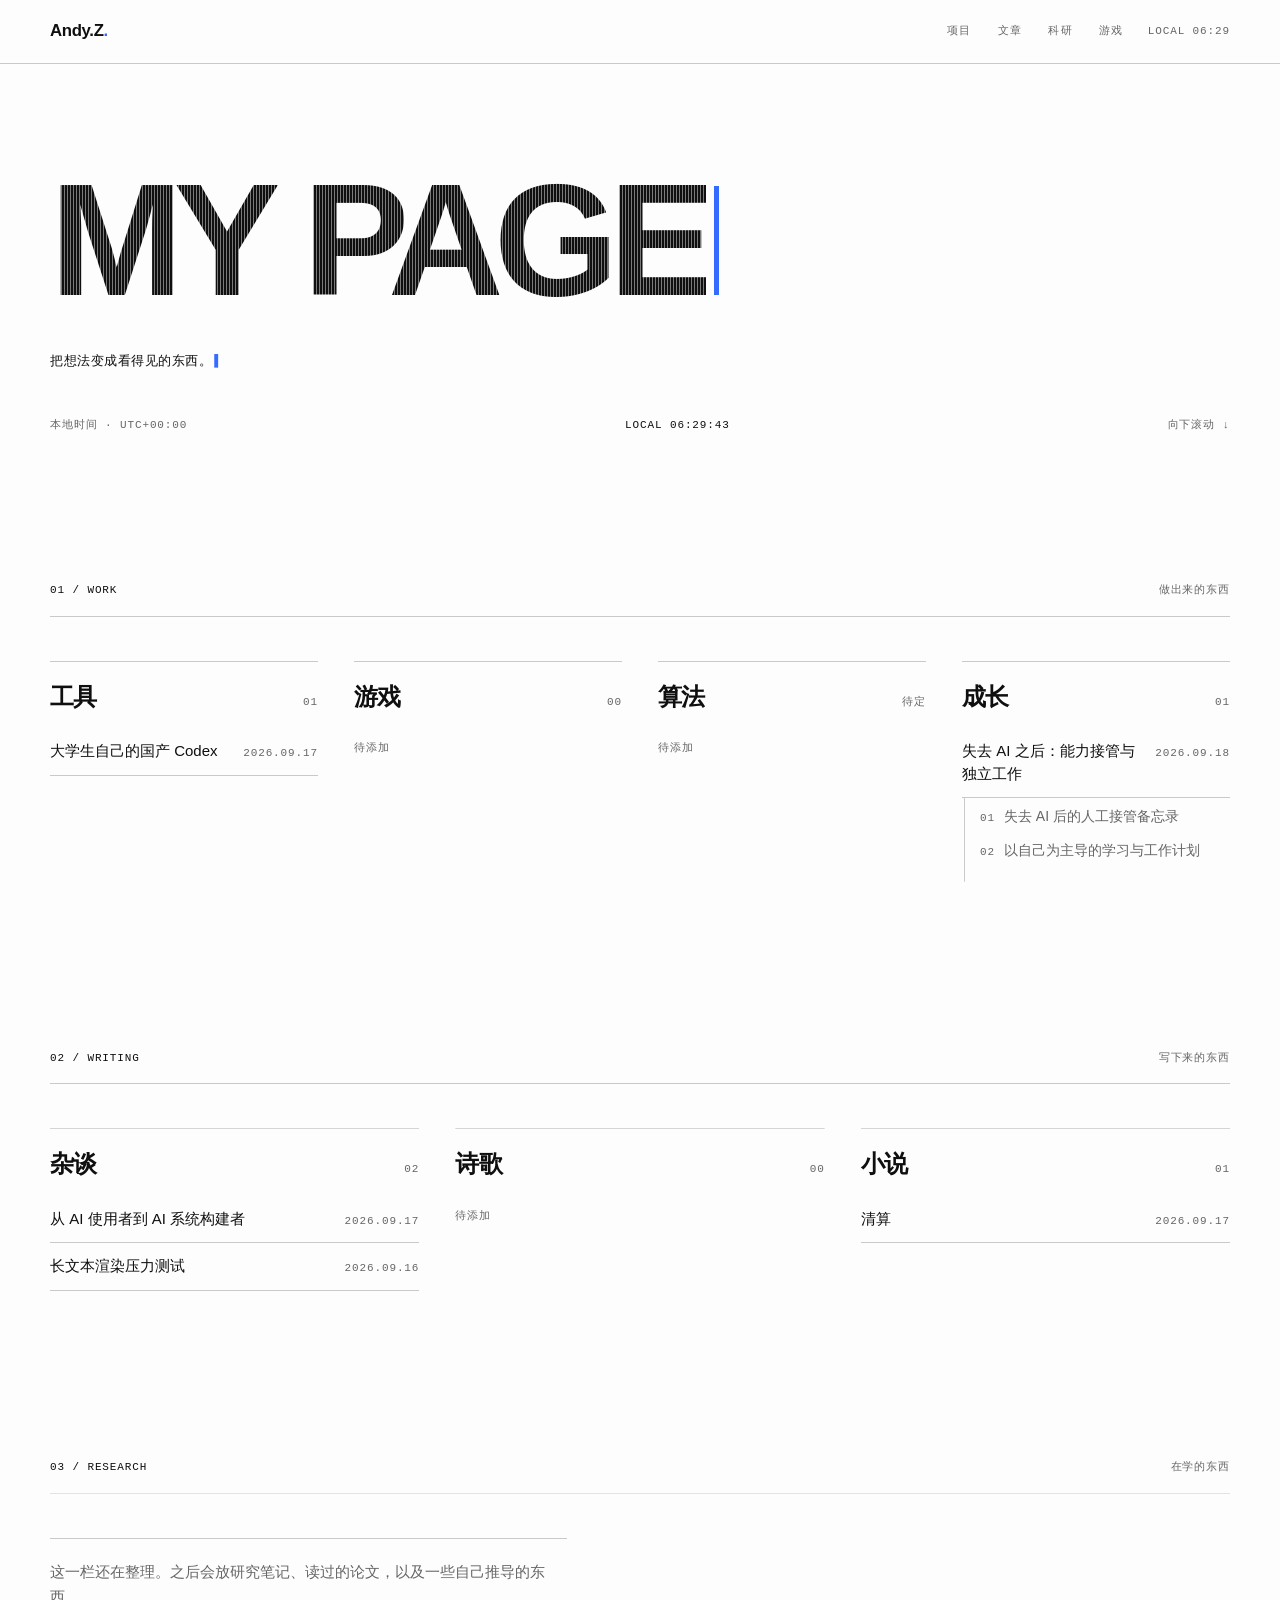
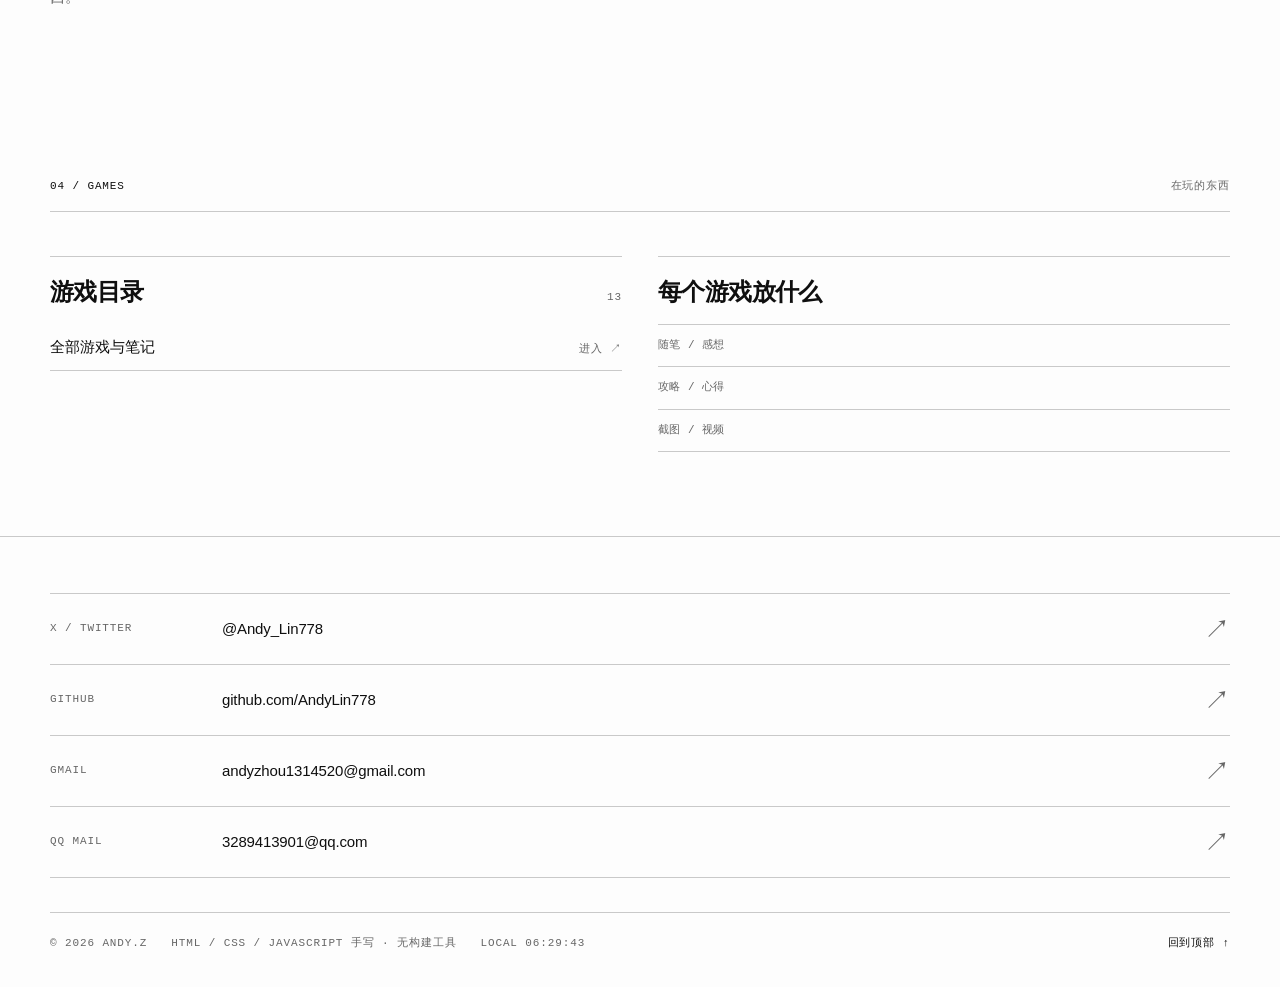
==== commit 9e5e96b4: "主页项目条目下挂子文章，项目页去掉多余小节标题" ====
--- a/index.html
+++ b/index.html
@@ -127,6 +127,20 @@
                   <span class="entry-title">失去 AI 之后：能力接管与独立工作</span>
                   <span class="entry-date mono">2026.09.18</span>
                 </a>
+                <ul class="subentry-list">
+                  <li>
+                    <a class="subentry" href="projects/no-ai-memo.html">
+                      <span class="subentry-index mono">01</span>
+                      <span class="subentry-title">失去 AI 后的人工接管备忘录</span>
+                    </a>
+                  </li>
+                  <li>
+                    <a class="subentry" href="projects/no-ai-plan.html">
+                      <span class="subentry-index mono">02</span>
+                      <span class="subentry-title">以自己为主导的学习与工作计划</span>
+                    </a>
+                  </li>
+                </ul>
               </li>
             </ul>
           </section>
--- a/assets/css/style.css
+++ b/assets/css/style.css
@@ -439,6 +439,45 @@
   color: var(--muted);
 }
 
+/* 项目下的子文章：挂在项目条目下面，用缩进和一条细线表示从属关系 */
+.subentry-list {
+  list-style: none;
+  margin-left: 2px;
+  padding: 2px 0 14px 15px;
+  border-left: 1px solid var(--line);
+}
+
+.subentry {
+  display: flex;
+  align-items: baseline;
+  gap: 9px;
+  padding: 6px 0;
+}
+
+.subentry-index {
+  flex: none;
+  color: var(--muted);
+  transition: color 0.3s var(--ease);
+}
+
+.subentry-title {
+  font-size: 14px;
+  line-height: 1.55;
+  color: var(--muted);
+  transition: transform 0.3s var(--ease), color 0.3s var(--ease);
+}
+
+@media (hover: hover) {
+  .subentry:hover .subentry-title {
+    color: var(--accent);
+    transform: translateX(3px);
+  }
+
+  .subentry:hover .subentry-index {
+    color: var(--accent);
+  }
+}
+
 /* 整栏还没有内容时的占位说明 */
 .section-empty {
   max-width: 62ch;
@@ -1255,7 +1294,7 @@
 /* ============================================================
    项目页（projects/）
    项目主页复用文章页的排版，另外补两种块：
-   .proj-cards 放「两条线 / 两份文档」的卡片，.proj-log 放实践记录。
+   .proj-cards 放项目下面两份文档的卡片，.proj-log 放实践记录。
    ============================================================ */
 .proj-cards {
   display: grid;
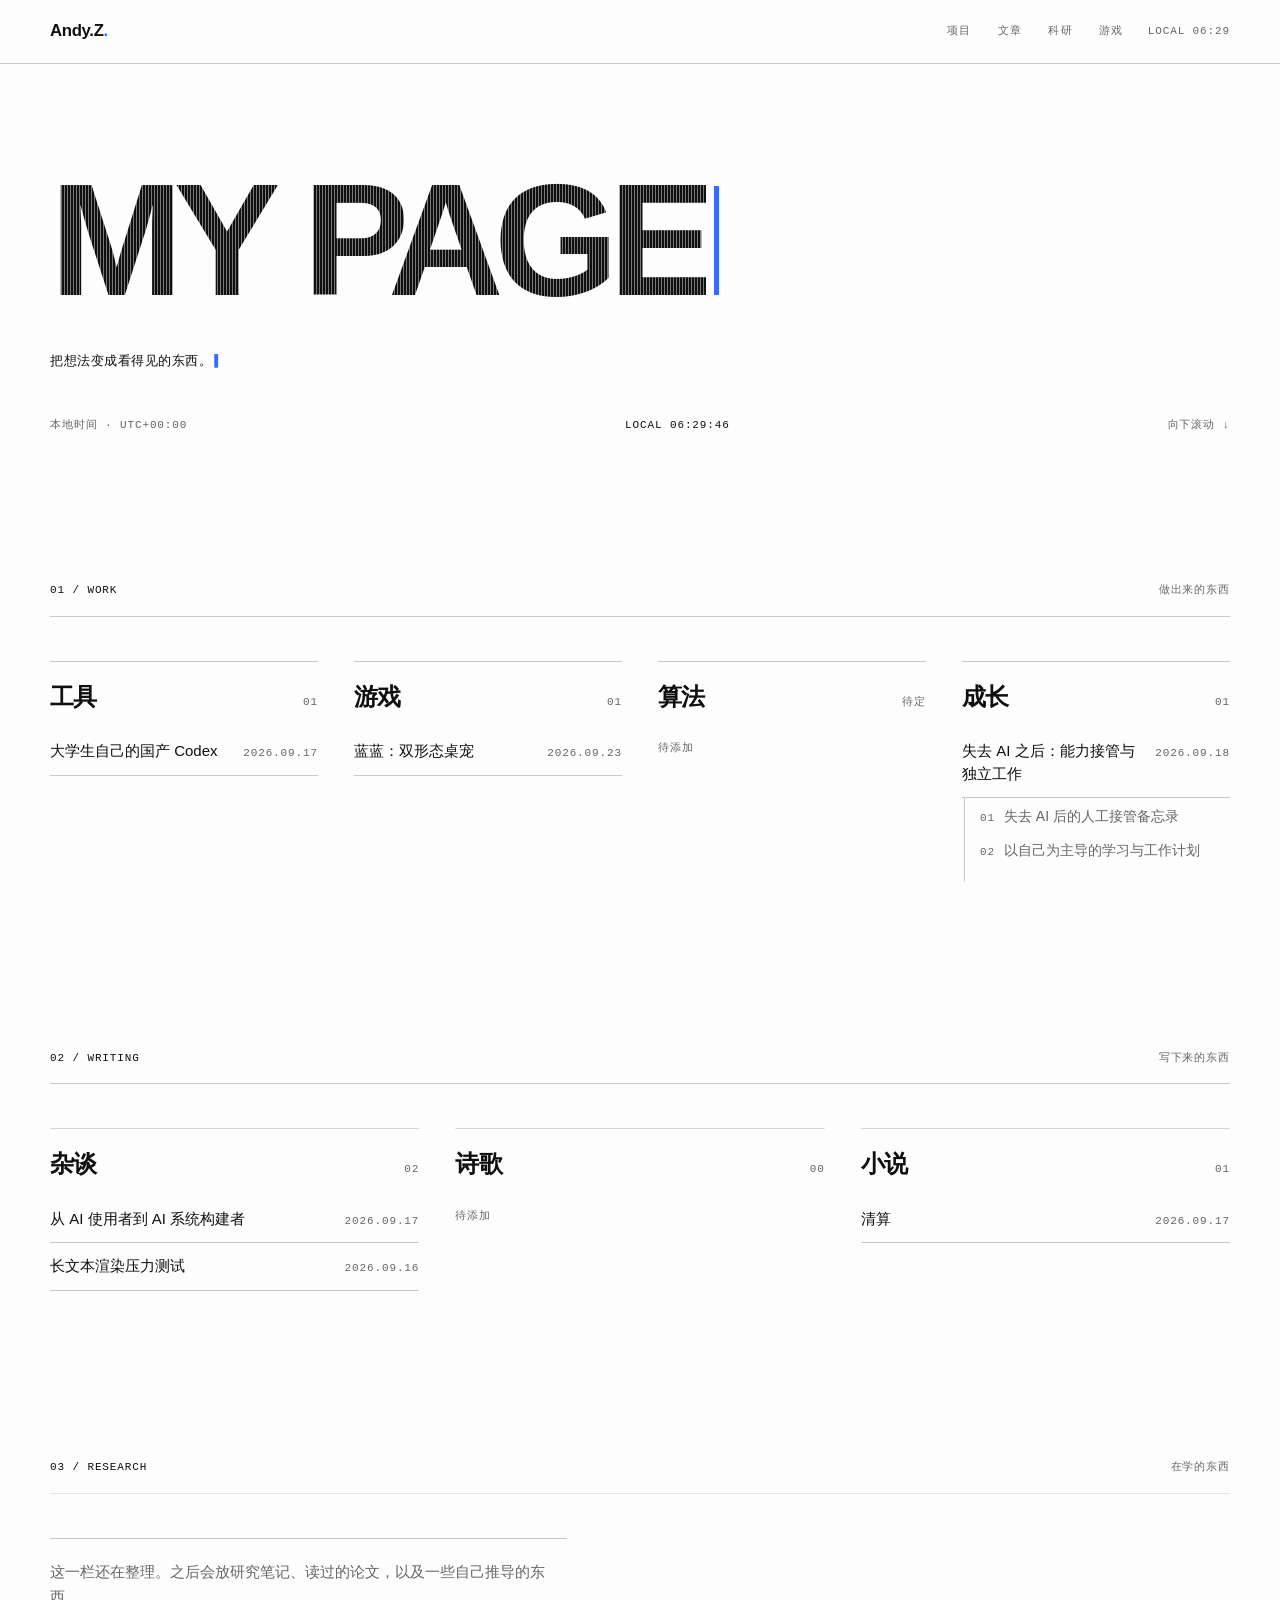
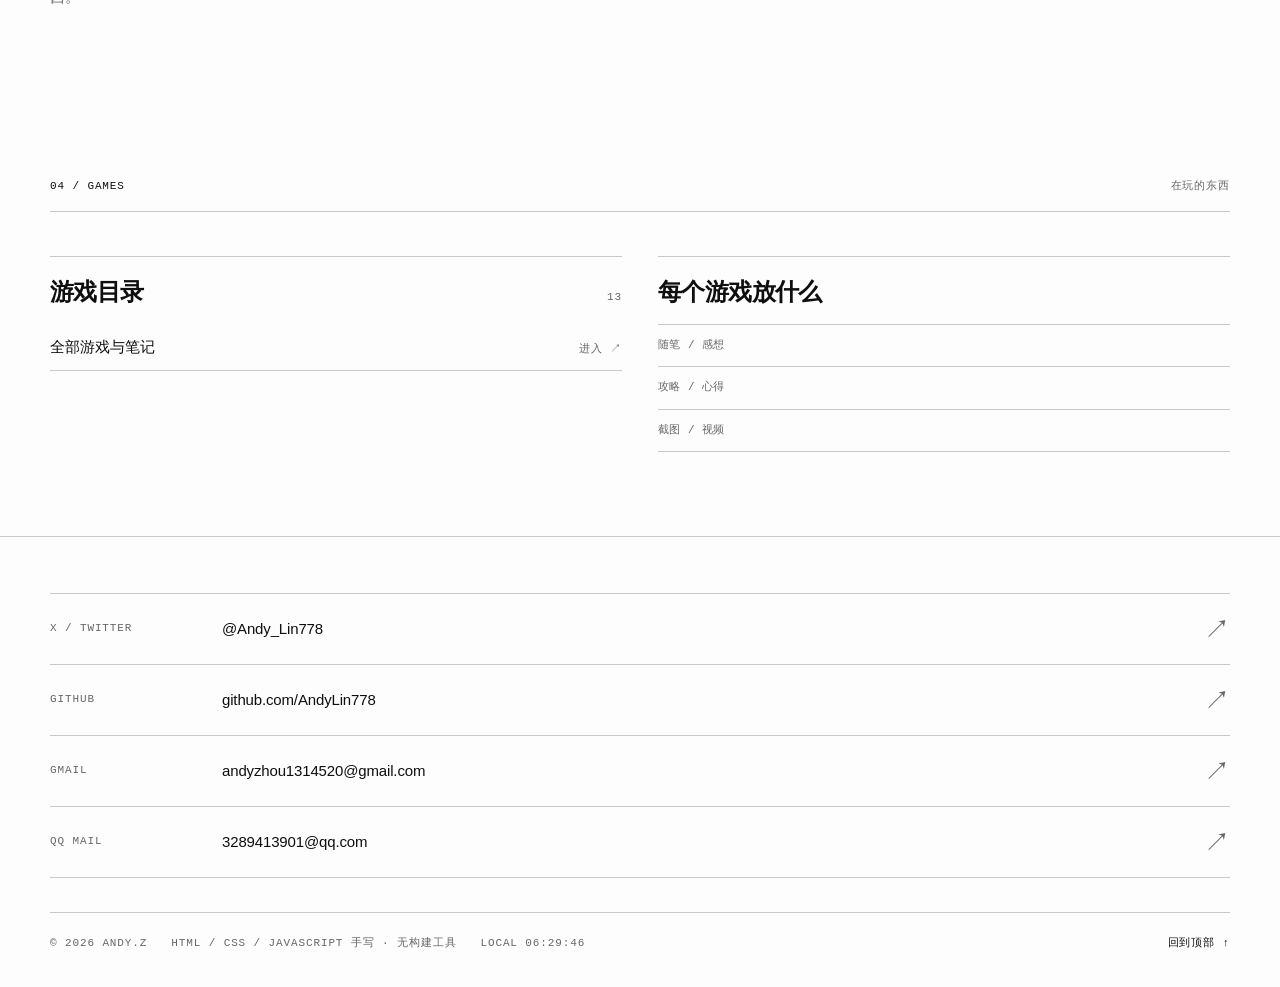
==== commit fc399267: "Add Lanlan desktop pet downloads and usage guide" ====
--- a/index.html
+++ b/index.html
@@ -101,10 +101,16 @@
           <section class="cat reveal">
             <header class="cat-head">
               <h3 class="cat-name">游戏</h3>
-              <span class="cat-count mono">00</span>
-            </header>
-            <ul class="entry-list"></ul>
-            <p class="cat-empty mono">待添加</p>
+              <span class="cat-count mono">01</span>
+            </header>
+            <ul class="entry-list">
+              <li>
+                <a class="entry" href="projects/lanlan-pet.html">
+                  <span class="entry-title">蓝蓝：双形态桌宠</span>
+                  <span class="entry-date mono">2026.09.23</span>
+                </a>
+              </li>
+            </ul>
           </section>
 
           <section class="cat reveal">
--- a/assets/css/style.css
+++ b/assets/css/style.css
@@ -1393,3 +1393,32 @@
   border-bottom: 1px solid var(--line);
   color: var(--muted);
 }
+
+.pet-preview {
+  display: flex;
+  flex-wrap: wrap;
+  gap: 16px;
+  margin: 1.5em 0 2em;
+}
+
+.pet-preview figure {
+  flex: 1 1 180px;
+  margin: 0;
+  padding: 22px;
+  text-align: center;
+  background: var(--paper-deep);
+}
+
+.pet-preview img {
+  width: 180px;
+  height: 180px;
+  max-width: 100%;
+  object-fit: contain;
+  image-rendering: pixelated;
+}
+
+.pet-preview figcaption {
+  margin-top: 10px;
+  font-size: 14px;
+  color: var(--muted);
+}
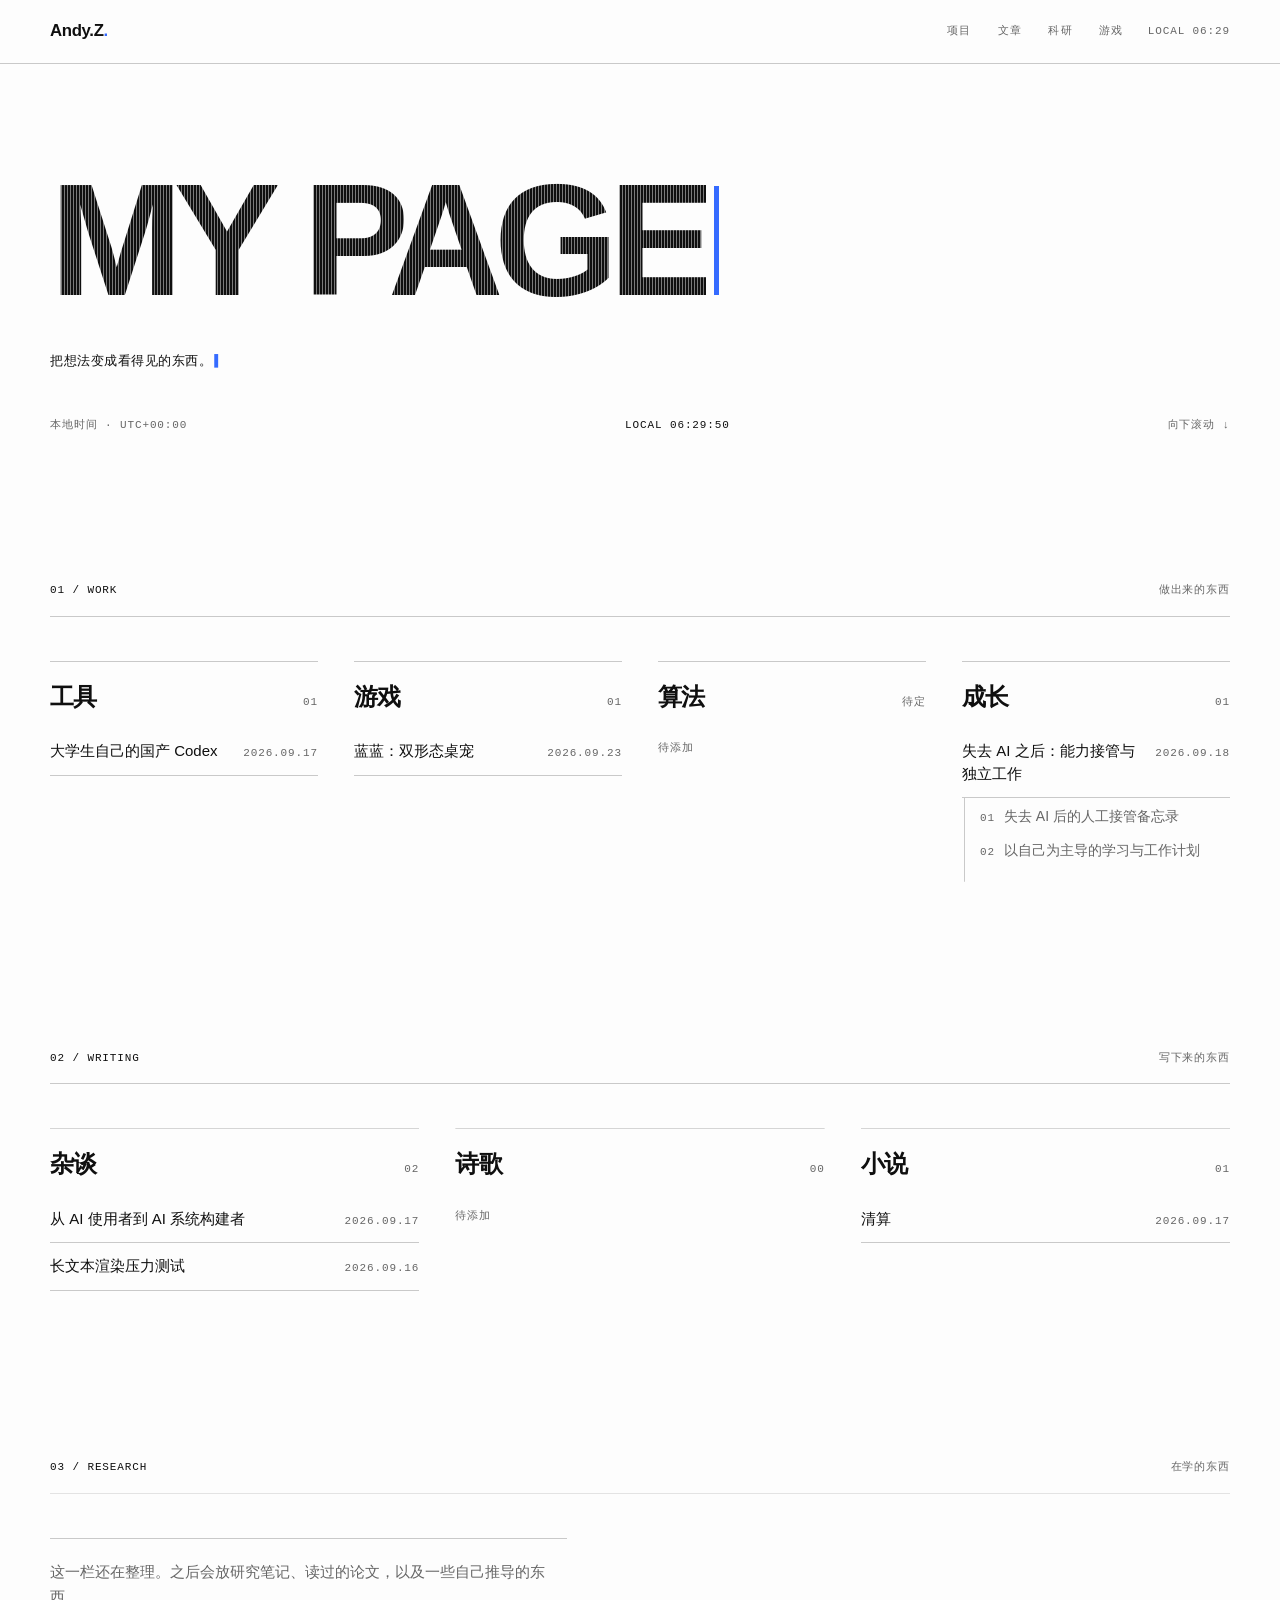
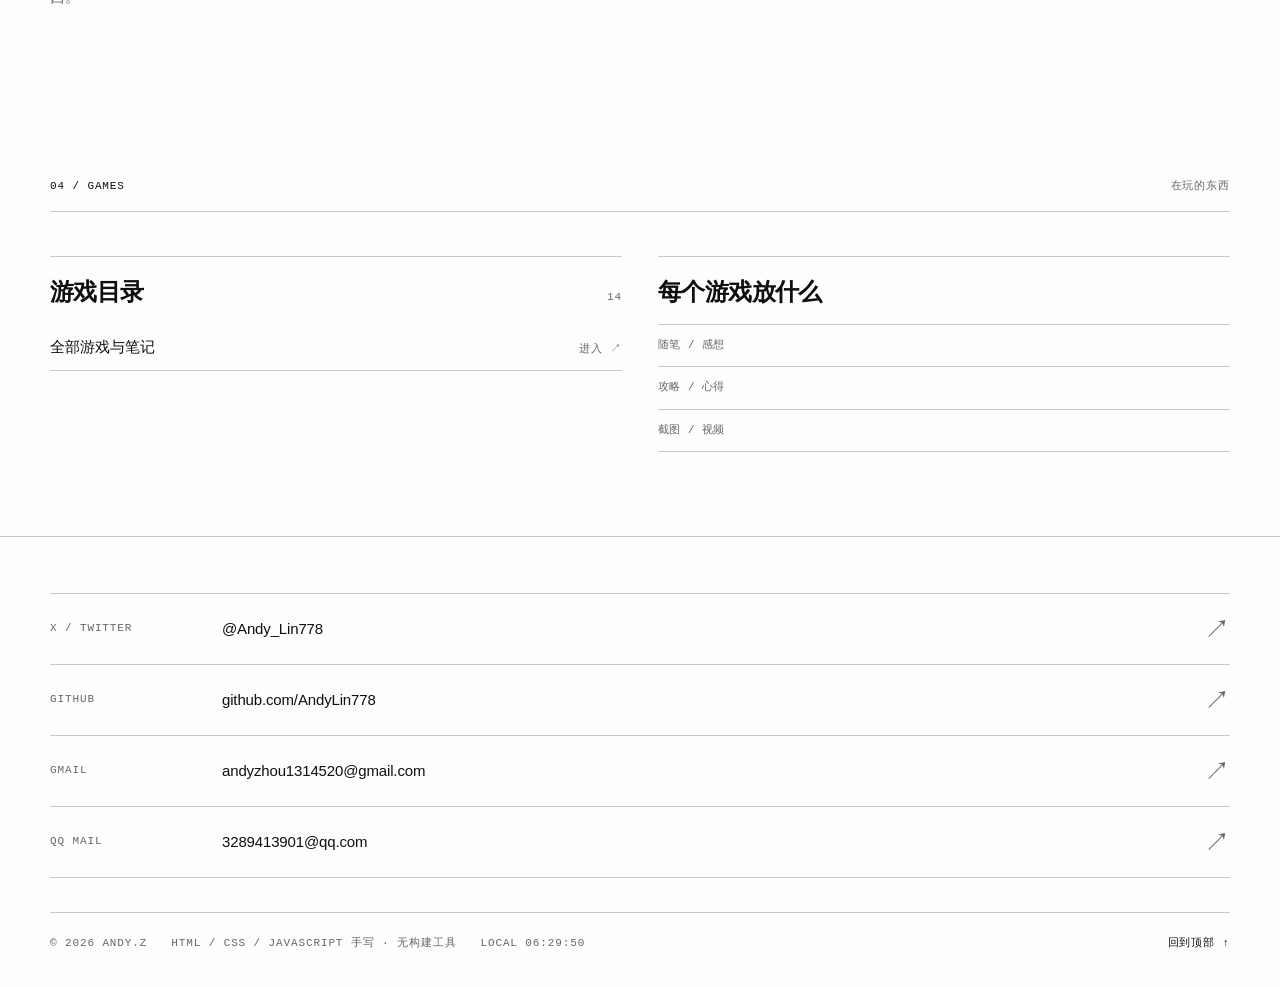
==== commit dc0a2957: "游戏栏新增《地球末日生存》并发布它的分析文章" ====
--- a/index.html
+++ b/index.html
@@ -237,7 +237,7 @@
           <section class="cat reveal">
             <header class="cat-head">
               <h3 class="cat-name">游戏目录</h3>
-              <span class="cat-count mono">13</span>
+              <span class="cat-count mono">14</span>
             </header>
             <ul class="entry-list">
               <li>
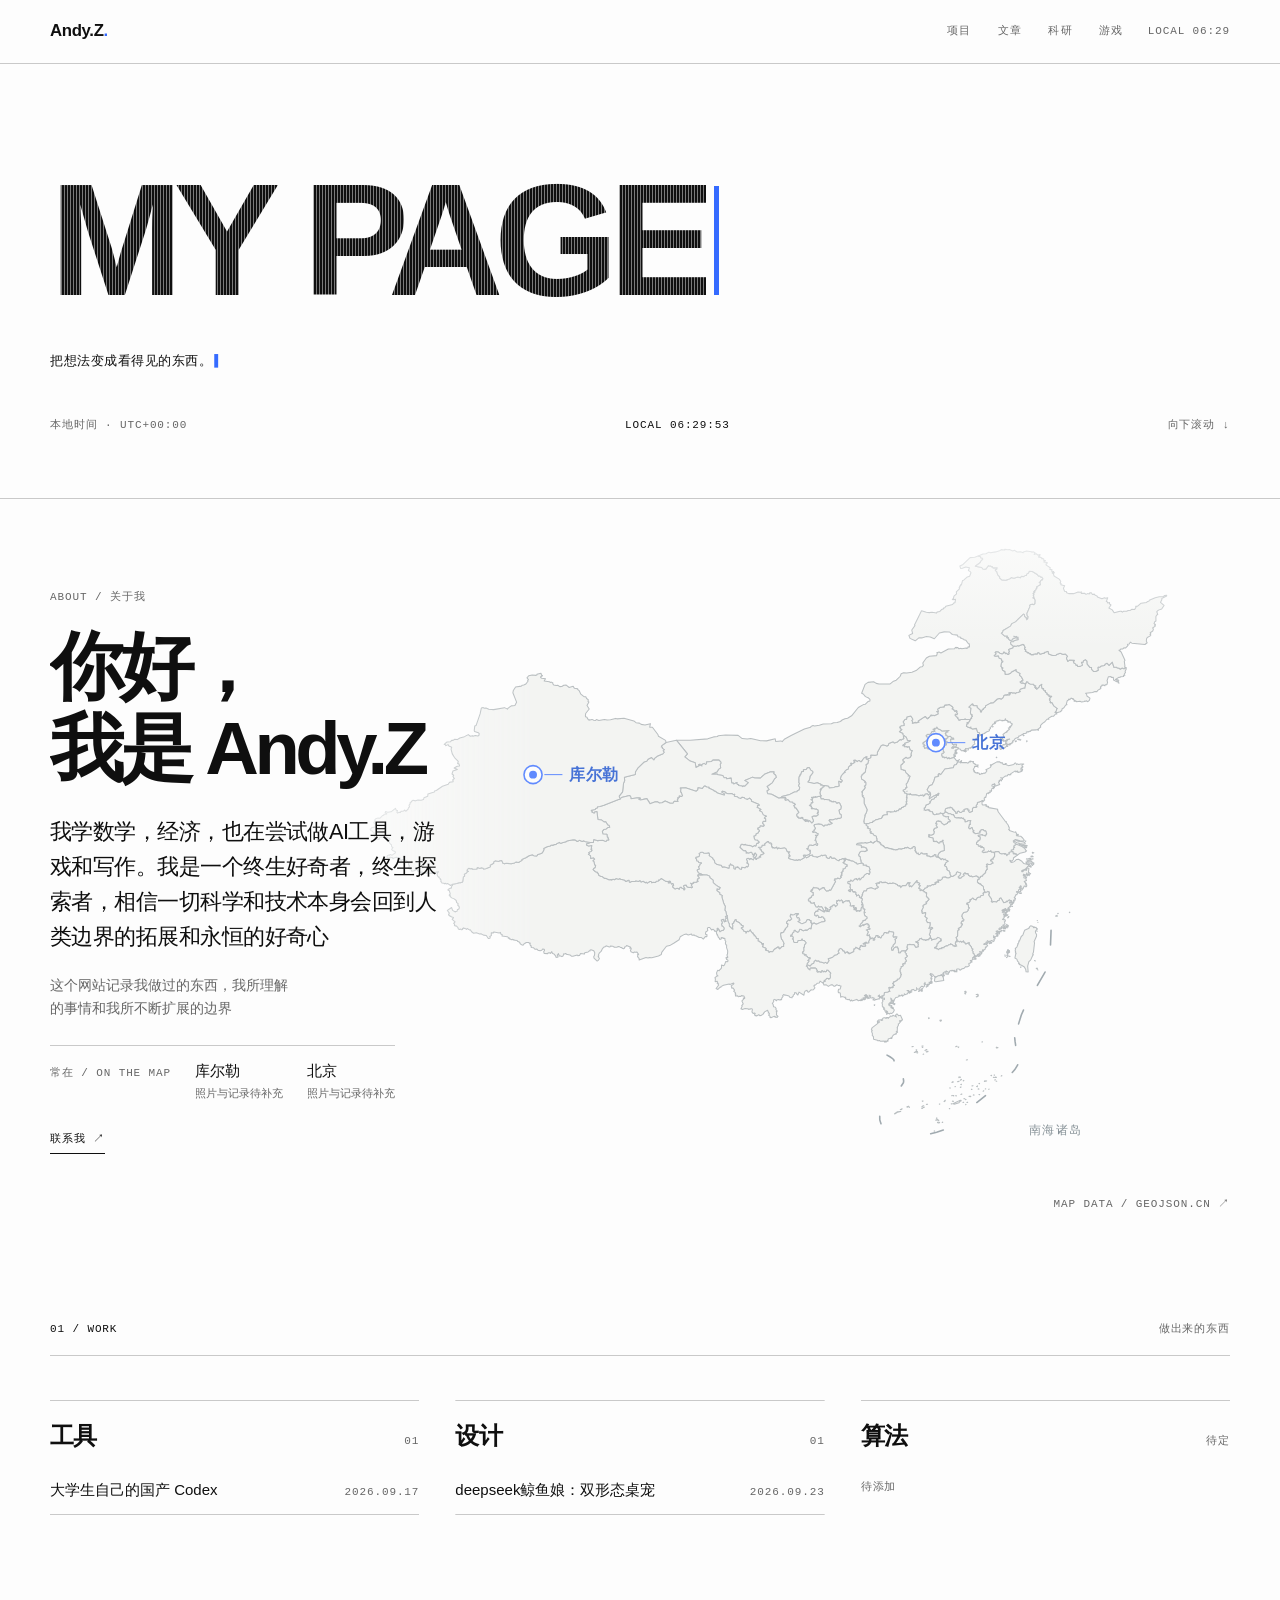
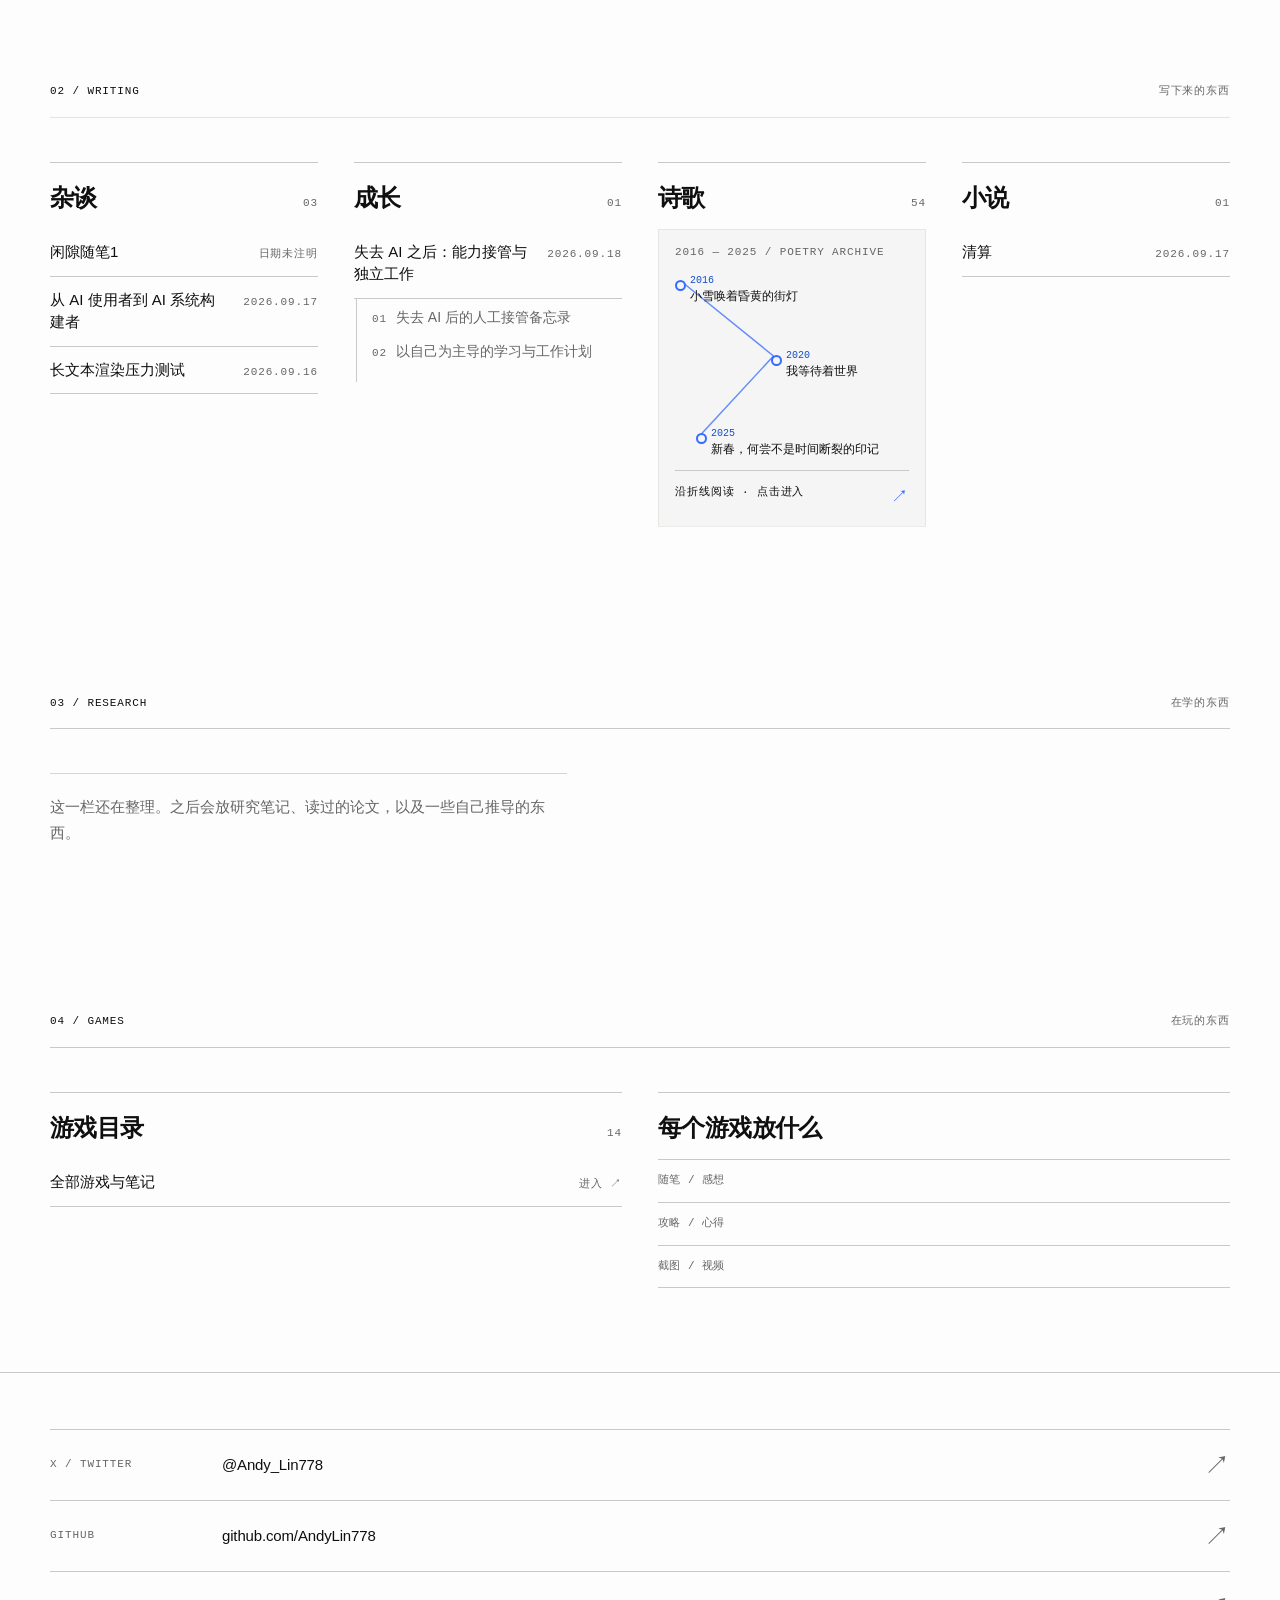
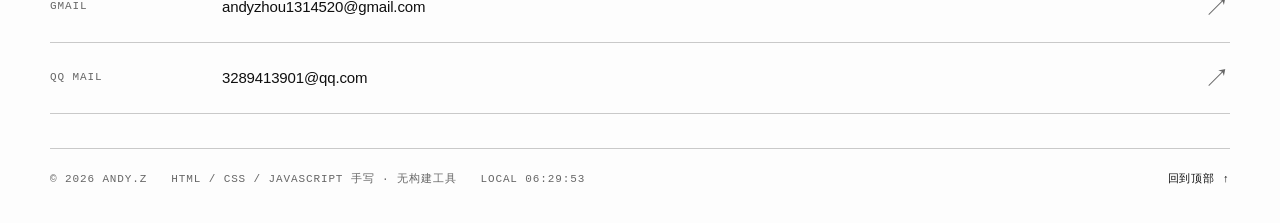
==== commit ad543767: "首页新增自我介绍与中国地图；新增诗歌时间线与随笔；桌宠改名 deepseek鲸鱼娘" ====
--- a/index.html
+++ b/index.html
@@ -74,6 +74,29 @@
       </div>
     </section>
 
+    <!-- 地图作为自我介绍的背景，地点记录留待补充 -->
+    <section class="about-scene" aria-labelledby="about-scene-title">
+      <div class="shell about-scene-inner">
+        <img class="about-scene-map" src="assets/maps/china-map.svg" width="920" height="580"
+             alt="中国地图，标出新疆库尔勒与北京，南海诸岛接在地图南部">
+
+        <div class="about-scene-copy reveal">
+          <span class="mono">ABOUT / 关于我</span>
+          <h2 id="about-scene-title">你好，<br>我是 Andy.Z</h2>
+          <p>我学数学，经济，也在尝试做AI工具，游戏和写作。我是一个终生好奇者，终生探索者，相信一切科学和技术本身会回到人类边界的拓展和永恒的好奇心</p>
+          <p class="about-scene-sub">这个网站记录我做过的东西，我所理解的事情和我所不断扩展的边界</p>
+          <div class="about-scene-places" aria-label="常在的地方">
+            <span class="mono">常在 / ON THE MAP</span>
+            <div><strong>库尔勒</strong><small>照片与记录待补充</small></div>
+            <div><strong>北京</strong><small>照片与记录待补充</small></div>
+          </div>
+          <a class="about-scene-contact mono" href="#contact">联系我 ↗</a>
+        </div>
+
+        <a class="about-scene-credit mono" href="https://geojson.cn/data/atlas/china" target="_blank" rel="noopener noreferrer">MAP DATA / GEOJSON.CN ↗</a>
+      </div>
+    </section>
+
     <!-- ============ 01 项目 ============ -->
     <section id="work" class="section">
       <div class="shell">
@@ -100,13 +123,13 @@
 
           <section class="cat reveal">
             <header class="cat-head">
-              <h3 class="cat-name">游戏</h3>
+              <h3 class="cat-name">设计</h3>
               <span class="cat-count mono">01</span>
             </header>
             <ul class="entry-list">
               <li>
                 <a class="entry" href="projects/lanlan-pet.html">
-                  <span class="entry-title">蓝蓝：双形态桌宠</span>
+                  <span class="entry-title">deepseek鲸鱼娘：双形态桌宠</span>
                   <span class="entry-date mono">2026.09.23</span>
                 </a>
               </li>
@@ -120,6 +143,45 @@
             </header>
             <ul class="entry-list"></ul>
             <p class="cat-empty mono">待添加</p>
+          </section>
+        </div>
+      </div>
+    </section>
+
+    <!-- ============ 02 文章 ============ -->
+    <section id="writing" class="section">
+      <div class="shell">
+        <header class="section-head reveal">
+          <h2 class="section-title mono">02 / WRITING</h2>
+          <span class="section-note mono" aria-hidden="true">写下来的东西</span>
+        </header>
+
+        <div class="cat-grid">
+          <section class="cat reveal">
+            <header class="cat-head">
+              <h3 class="cat-name">杂谈</h3>
+              <span class="cat-count mono">03</span>
+            </header>
+            <ul class="entry-list">
+              <li>
+                <a class="entry" href="posts/xianxi-suibi-1.html">
+                  <span class="entry-title">闲隙随笔1</span>
+                  <span class="entry-date mono">日期未注明</span>
+                </a>
+              </li>
+              <li>
+                <a class="entry" href="posts/2026-09-17-domestic-codex.html">
+                  <span class="entry-title">从 AI 使用者到 AI 系统构建者</span>
+                  <span class="entry-date mono">2026.09.17</span>
+                </a>
+              </li>
+              <li>
+                <a class="entry" href="posts/2026-09-16-long-text-render-test.html">
+                  <span class="entry-title">长文本渲染压力测试</span>
+                  <span class="entry-date mono">2026.09.16</span>
+                </a>
+              </li>
+            </ul>
           </section>
 
           <section class="cat reveal">
@@ -150,47 +212,22 @@
               </li>
             </ul>
           </section>
-        </div>
-      </div>
-    </section>
-
-    <!-- ============ 02 文章 ============ -->
-    <section id="writing" class="section">
-      <div class="shell">
-        <header class="section-head reveal">
-          <h2 class="section-title mono">02 / WRITING</h2>
-          <span class="section-note mono" aria-hidden="true">写下来的东西</span>
-        </header>
-
-        <div class="cat-grid">
-          <section class="cat reveal">
-            <header class="cat-head">
-              <h3 class="cat-name">杂谈</h3>
-              <span class="cat-count mono">02</span>
-            </header>
-            <ul class="entry-list">
-              <li>
-                <a class="entry" href="posts/2026-09-17-domestic-codex.html">
-                  <span class="entry-title">从 AI 使用者到 AI 系统构建者</span>
-                  <span class="entry-date mono">2026.09.17</span>
-                </a>
-              </li>
-              <li>
-                <a class="entry" href="posts/2026-09-16-long-text-render-test.html">
-                  <span class="entry-title">长文本渲染压力测试</span>
-                  <span class="entry-date mono">2026.09.16</span>
-                </a>
-              </li>
-            </ul>
-          </section>
-
-          <section class="cat reveal">
+
+          <section class="cat cat-poetry reveal">
             <header class="cat-head">
               <h3 class="cat-name">诗歌</h3>
-              <span class="cat-count mono">00</span>
-            </header>
-            <ul class="entry-list"></ul>
-            <p class="cat-empty mono">待添加</p>
+              <span class="cat-count mono">54</span>
+            </header>
+            <a class="poetry-teaser" href="poems.html" aria-label="打开诗歌时间线，阅读全部 54 首诗">
+              <span class="poetry-teaser-label mono">2016 — 2025 / POETRY ARCHIVE</span>
+              <span class="poetry-teaser-track" aria-hidden="true">
+                <svg class="poetry-teaser-line" viewBox="0 0 240 190" preserveAspectRatio="none"><path d="M 6 6 L 101 81 L 27 159" /></svg>
+                <span class="poetry-teaser-node poetry-teaser-node--one"><i>2016</i><b>小雪唤着昏黄的街灯</b></span>
+                <span class="poetry-teaser-node poetry-teaser-node--two"><i>2020</i><b>我等待着世界</b></span>
+                <span class="poetry-teaser-node poetry-teaser-node--three"><i>2025</i><b>新春，何尝不是时间断裂的印记</b></span>
+              </span>
+              <span class="poetry-teaser-foot mono">沿折线阅读 · 点击进入 <span>↗</span></span>
+            </a>
           </section>
 
           <section class="cat reveal">
@@ -265,7 +302,7 @@
   </main>
 
   <!-- ============ 页脚：联系方式 ============ -->
-  <footer class="site-footer">
+  <footer class="site-footer" id="contact">
     <div class="shell">
 
       <div class="contact-list footer-contact">
@@ -301,15 +338,6 @@
     </div>
   </footer>
 
-  <!-- 欢迎弹窗 -->
-  <div class="welcome-modal" id="welcomeModal" role="dialog" aria-live="polite" aria-label="欢迎提示">
-    <div class="modal-content">
-      <p class="modal-label mono">WELCOME</p>
-      <p class="modal-text">👋 欢迎来到我的个人网站！</p>
-      <button class="modal-close mono" id="modalClose" type="button">知道了</button>
-    </div>
-  </div>
-
   <script src="assets/js/script.js"></script>
 </body>
 </html>
--- a/assets/css/style.css
+++ b/assets/css/style.css
@@ -231,6 +231,8 @@
   font-weight: 600;
   letter-spacing: -0.06em;
   line-height: 1;
+  /* 打字机删到空字符串时整行会塌掉，这里把行高钉死，下方栏目不再跳动 */
+  min-height: 1em;
   white-space: nowrap;
 }
 
@@ -371,6 +373,130 @@
   color: var(--muted);
 }
 
+/* ===== 自我介绍：地图退到背景 ===== */
+.about-scene {
+  overflow: hidden;
+  border-top: 1px solid var(--line);
+}
+
+.about-scene-inner {
+  position: relative;
+  display: flex;
+  align-items: center;
+  min-height: clamp(680px, 82svh, 860px);
+}
+
+.about-scene-inner::after {
+  content: "";
+  position: absolute;
+  z-index: 1;
+  top: 0;
+  right: -1px;
+  width: 58%;
+  height: 150px;
+  background: linear-gradient(var(--paper), rgba(253, 253, 253, 0));
+  pointer-events: none;
+}
+
+.about-scene-map {
+  position: absolute;
+  z-index: 0;
+  top: 48%;
+  right: -13%;
+  width: min(90%, 1040px);
+  height: auto;
+  transform: translateY(-50%);
+  opacity: 0.78;
+  -webkit-mask-image: linear-gradient(to right, rgba(0, 0, 0, 0.18), rgba(0, 0, 0, 0.7) 10%, #000 18%);
+  mask-image: linear-gradient(to right, rgba(0, 0, 0, 0.18), rgba(0, 0, 0, 0.7) 10%, #000 18%);
+}
+
+.about-scene-copy {
+  position: relative;
+  z-index: 2;
+  width: min(55%, 600px);
+}
+
+.about-scene-copy > span {
+  color: var(--muted);
+}
+
+.about-scene-copy h2 {
+  margin: 18px 0 26px;
+  font-size: clamp(48px, 5.8vw, 82px);
+  font-weight: 600;
+  letter-spacing: -0.06em;
+  line-height: 1.1;
+}
+
+.about-scene-copy p {
+  max-width: 32ch;
+  font-size: clamp(17px, 1.7vw, 22px);
+  line-height: 1.6;
+  letter-spacing: -0.025em;
+}
+
+.about-scene-copy .about-scene-sub {
+  margin-top: 20px;
+  color: var(--muted);
+  font-size: 14px;
+  letter-spacing: 0;
+}
+
+.about-scene-contact {
+  display: inline-block;
+  margin-top: 28px;
+  padding-bottom: 5px;
+  border-bottom: 1px solid var(--ink);
+}
+
+.about-scene-contact:hover {
+  color: var(--accent);
+  border-color: var(--accent);
+}
+
+.about-scene-places {
+  display: flex;
+  align-items: baseline;
+  gap: 24px;
+  width: fit-content;
+  margin-top: 26px;
+  padding-top: 13px;
+  border-top: 1px solid var(--line);
+}
+
+.about-scene-places > span {
+  color: var(--muted);
+}
+
+.about-scene-places strong,
+.about-scene-places small {
+  display: block;
+}
+
+.about-scene-places strong {
+  font-size: 15px;
+  font-weight: 500;
+}
+
+.about-scene-places small {
+  margin-top: 2px;
+  color: var(--muted);
+  font-size: 11px;
+}
+
+.about-scene-credit {
+  position: absolute;
+  z-index: 2;
+  right: 0;
+  bottom: 24px;
+  color: var(--muted);
+}
+
+.about-scene-credit:hover {
+  color: var(--accent);
+}
+
 /* ===== 栏目分组（项目 / 文章 下的子栏目） ===== */
 .cat-grid {
   display: grid;
@@ -836,65 +962,58 @@
   }
 }
 
-/* ===== 欢迎弹窗 ===== */
-.welcome-modal {
-  position: fixed;
-  inset: 0;
-  display: none;
-  align-items: center;
-  justify-content: center;
-  background: rgba(15, 15, 15, 0.55);
-  z-index: 200;
-}
-
-.welcome-modal.show {
-  display: flex;
-}
-
-.modal-content {
-  width: min(360px, 100% - 40px);
-  padding: 28px 30px;
-  background: var(--paper);
-  border: 1px solid var(--ink);
-  animation: modal-in 0.3s var(--ease);
-}
-
-.modal-label {
-  margin-bottom: 10px;
-  color: var(--muted);
-}
-
-.modal-text {
-  margin-bottom: 20px;
-  font-size: 17px;
-}
-
-.modal-close {
-  padding: 8px 22px;
-  border: 1px solid var(--ink);
-  background: none;
-  color: var(--ink);
-  cursor: pointer;
-  transition: background 0.25s var(--ease), color 0.25s var(--ease);
-}
-
-.modal-close:hover {
-  background: var(--ink);
-  color: var(--paper);
-}
-
-@keyframes modal-in {
-  from {
-    opacity: 0;
-    transform: translateY(8px);
-  }
-  to {
-    opacity: 1;
-    transform: translateY(0);
-  }
-}
-
 /* ===== 响应式 ===== */
+@media (max-width: 1100px) {
+  .about-scene-inner {
+    flex-direction: column;
+    align-items: stretch;
+    min-height: 0;
+    padding-top: 62px;
+    padding-bottom: 48px;
+  }
+
+  .about-scene-inner::after {
+    display: none;
+  }
+
+  .about-scene-copy {
+    order: 0;
+    width: min(100%, 900px);
+  }
+
+  .about-scene-copy p {
+    max-width: min(100%, 760px);
+  }
+
+  .about-scene-places {
+    width: min(100%, 760px);
+  }
+
+  .about-scene-map {
+    position: relative;
+    order: 1;
+    top: auto;
+    right: auto;
+    width: 100%;
+    max-width: 920px;
+    margin-top: 18px;
+    transform: none;
+  }
+
+  .about-scene-credit {
+    position: static;
+    order: 2;
+    align-self: flex-end;
+    margin-top: 12px;
+  }
+}
+
+@media (min-width: 761px) and (max-width: 1100px) {
+  .about-scene-copy h2 br {
+    display: none;
+  }
+}
+
 @media (max-width: 900px) {
   .nav-clock {
     display: none;
@@ -902,6 +1021,34 @@
 }
 
 @media (max-width: 760px) {
+  .about-scene-inner {
+    padding-top: 48px;
+  }
+
+  .about-scene-copy {
+    width: 100%;
+    padding: 0;
+  }
+
+  .about-scene-copy h2 {
+    font-size: clamp(44px, 11vw, 68px);
+  }
+
+  .about-scene-copy p {
+    max-width: 35ch;
+    font-size: 17px;
+  }
+
+  .about-scene-map {
+    margin-top: 28px;
+    opacity: 0.72;
+  }
+
+  .about-scene-places {
+    gap: 18px;
+    max-width: 100%;
+  }
+
   .nav-toggle {
     display: flex;
   }
@@ -1422,3 +1569,88 @@
   font-size: 14px;
   color: var(--muted);
 }
+
+/* ===== 诗歌：首页入口与折线档案 ===== */
+.cat-poetry { grid-column: span 1; }
+.poetry-teaser {
+  display: block;
+  padding: 14px 16px 15px;
+  background: #f4f5f4;
+  border: 1px solid #e6e6e2;
+  transition: border-color .25s var(--ease), transform .25s var(--ease);
+}
+.poetry-teaser:hover { border-color: var(--accent); transform: translateY(-3px); }
+.poetry-teaser-label { display: block; color: var(--muted); }
+.poetry-teaser-track { position: relative; display: block; height: 190px; margin: 13px 0 5px; }
+.poetry-teaser-line { position: absolute; inset: 0; width: 100%; height: 100%; overflow: visible; }
+.poetry-teaser-line path { fill: none; stroke: var(--accent); stroke-width: 1.5; vector-effect: non-scaling-stroke; opacity: .75; }
+.poetry-teaser-node { position: absolute; display: block; width: 80%; padding-left: 15px; line-height: 1.3; }
+.poetry-teaser-node::before { content: ""; position: absolute; top: 5px; left: 0; width: 7px; height: 7px; border: 2px solid var(--accent); border-radius: 50%; background: #f4f5f4; }
+.poetry-teaser-node i { display: block; font: normal 10px var(--mono); color: var(--accent-strong); }
+.poetry-teaser-node b { display: block; margin-top: 3px; font-size: 12px; font-weight: 500; }
+.poetry-teaser-node--one { top: 0; left: 0; }
+.poetry-teaser-node--two { top: 75px; right: 0; width: 59%; }
+.poetry-teaser-node--three { top: 153px; left: 9%; width: 91%; }
+.poetry-teaser-foot { display: flex; justify-content: space-between; padding-top: 13px; border-top: 1px solid var(--line); }
+.poetry-teaser-foot span { font-size: 17px; color: var(--accent); }
+
+.poems-main { padding: 44px 0 100px; overflow: hidden; }
+.poems-back { display: inline-block; color: var(--muted); transition: color .2s; }
+.poems-back:hover { color: var(--accent); }
+.poems-hero {
+  display: flex; justify-content: space-between; align-items: flex-end; gap: 30px;
+  padding: 54px 0 64px; border-bottom: 1px solid var(--ink);
+}
+.poems-kicker { color: var(--accent-strong); }
+.poems-hero h1 { margin: 14px 0 23px; font-size: clamp(64px, 10vw, 148px); line-height: 1.04; letter-spacing: -.085em; font-weight: 650; }
+.poems-hero h1 em { font-style: normal; padding-left: clamp(35px, 8vw, 115px); }
+.poems-hero-copy > p { max-width: 38em; color: var(--muted); font-size: clamp(14px, 1.4vw, 17px); line-height: 1.9; }
+.poems-hero-mark { display: flex; align-items: center; gap: 8px; align-self: flex-end; padding-bottom: 10px; color: var(--accent-strong); font-size: 12px; white-space: nowrap; }
+.poems-hero-mark i { width: 35px; height: 1px; background: var(--accent); transform: rotate(-26deg); }
+.poems-toolbar { display: flex; justify-content: space-between; align-items: baseline; gap: 20px; padding: 20px 0 12px; }
+.poems-tally { color: var(--muted); white-space: nowrap; }
+.poems-tally strong { font-size: 18px; color: var(--ink); font-weight: 500; }
+.poems-years { display: flex; justify-content: flex-end; flex-wrap: wrap; gap: 4px 15px; color: var(--muted); }
+.poems-years a:hover, .poems-years a:focus-visible { color: var(--accent-strong); }
+.poems-timeline { position: relative; padding: 12px 0 0; }
+.poems-line { position: absolute; z-index: 0; top: 0; left: 0; width: 100%; pointer-events: none; overflow: visible; }
+.poems-line path { fill: none; stroke: var(--accent); stroke-width: 1.6; stroke-linejoin: bevel; vector-effect: non-scaling-stroke; opacity: .72; }
+.poem-year { position: relative; padding-top: 36px; scroll-margin-top: 84px; }
+.poem-year-label { position: relative; z-index: 1; margin-bottom: 26px; padding: 10px 0; color: var(--accent-strong); font-size: 13px; border-top: 1px solid var(--line); background: var(--paper); }
+.poem-step { position: relative; z-index: 1; display: flex; margin: 0 0 65px; }
+.poem-step--left { justify-content: flex-start; padding-left: 3.5%; }
+.poem-step--right { justify-content: flex-end; padding-right: 3.5%; }
+.poem-card { position: relative; width: min(43%, 480px); background: var(--paper); border: 1px solid #d9dbde; box-shadow: 8px 8px 0 #f0f2f2; transition: border-color .2s var(--ease), box-shadow .2s var(--ease); }
+.poem-card:hover, .poem-card[open] { border-color: var(--accent); box-shadow: 8px 8px 0 #e8edff; }
+.poem-summary { position: relative; display: block; padding: 21px 24px 19px; list-style: none; cursor: pointer; }
+.poem-summary::-webkit-details-marker { display: none; }
+.poem-pin { position: absolute; top: -8px; left: 20px; width: 15px; height: 15px; border: 3px solid var(--accent); border-radius: 50%; background: var(--paper); }
+.poem-date { display: block; margin-bottom: 13px; color: var(--accent-strong); }
+.poem-title { display: block; max-width: 19em; font-size: clamp(18px, 1.8vw, 23px); line-height: 1.45; font-weight: 550; letter-spacing: -.025em; }
+.poem-excerpt { display: block; margin-top: 15px; color: var(--muted); font-size: 13px; line-height: 1.8; }
+.poem-card--short .poem-summary { cursor: default; }
+.poem-excerpt--full { white-space: pre-wrap; font-size: 14px; line-height: 1.9; color: #333; }
+.poem-card--short .poem-action { color: var(--muted); }
+.poem-action { display: block; margin-top: 24px; padding-top: 11px; border-top: 1px solid var(--line); color: var(--accent-strong); }
+.poem-full { padding: 5px 24px 28px; border-top: 1px solid var(--line); white-space: pre-wrap; overflow-wrap: anywhere; color: #272727; font-size: 15px; line-height: 2.05; }
+.poem-card[open] .poem-excerpt { display: none; }
+.poems-end { display: flex; justify-content: space-between; padding: 22px 0; border-top: 1px solid var(--ink); color: var(--muted); }
+.poems-end a:hover { color: var(--accent); }
+.poems-footer { margin-top: 0; }
+
+@media (max-width: 720px) {
+  .poems-main { padding-top: 25px; }
+  .poems-hero { padding: 40px 0 48px; }
+  .poems-hero h1 { font-size: clamp(54px, 13vw, 88px); }
+  .poems-hero-mark { display: none; }
+  .poems-toolbar { display: block; }
+  .poems-years { justify-content: flex-start; margin-top: 12px; gap: 5px 14px; }
+  .poem-year { padding-top: 20px; }
+  .poem-step { margin-bottom: 48px; }
+  .poem-step--left { padding-left: 0; }
+  .poem-step--right { padding-right: 0; }
+  .poem-card { width: min(86%, 440px); box-shadow: 5px 5px 0 #f0f2f2; }
+  .poem-summary { padding: 18px; }
+  .poem-full { padding: 5px 18px 22px; }
+  .poem-pin { left: 14px; }
+}
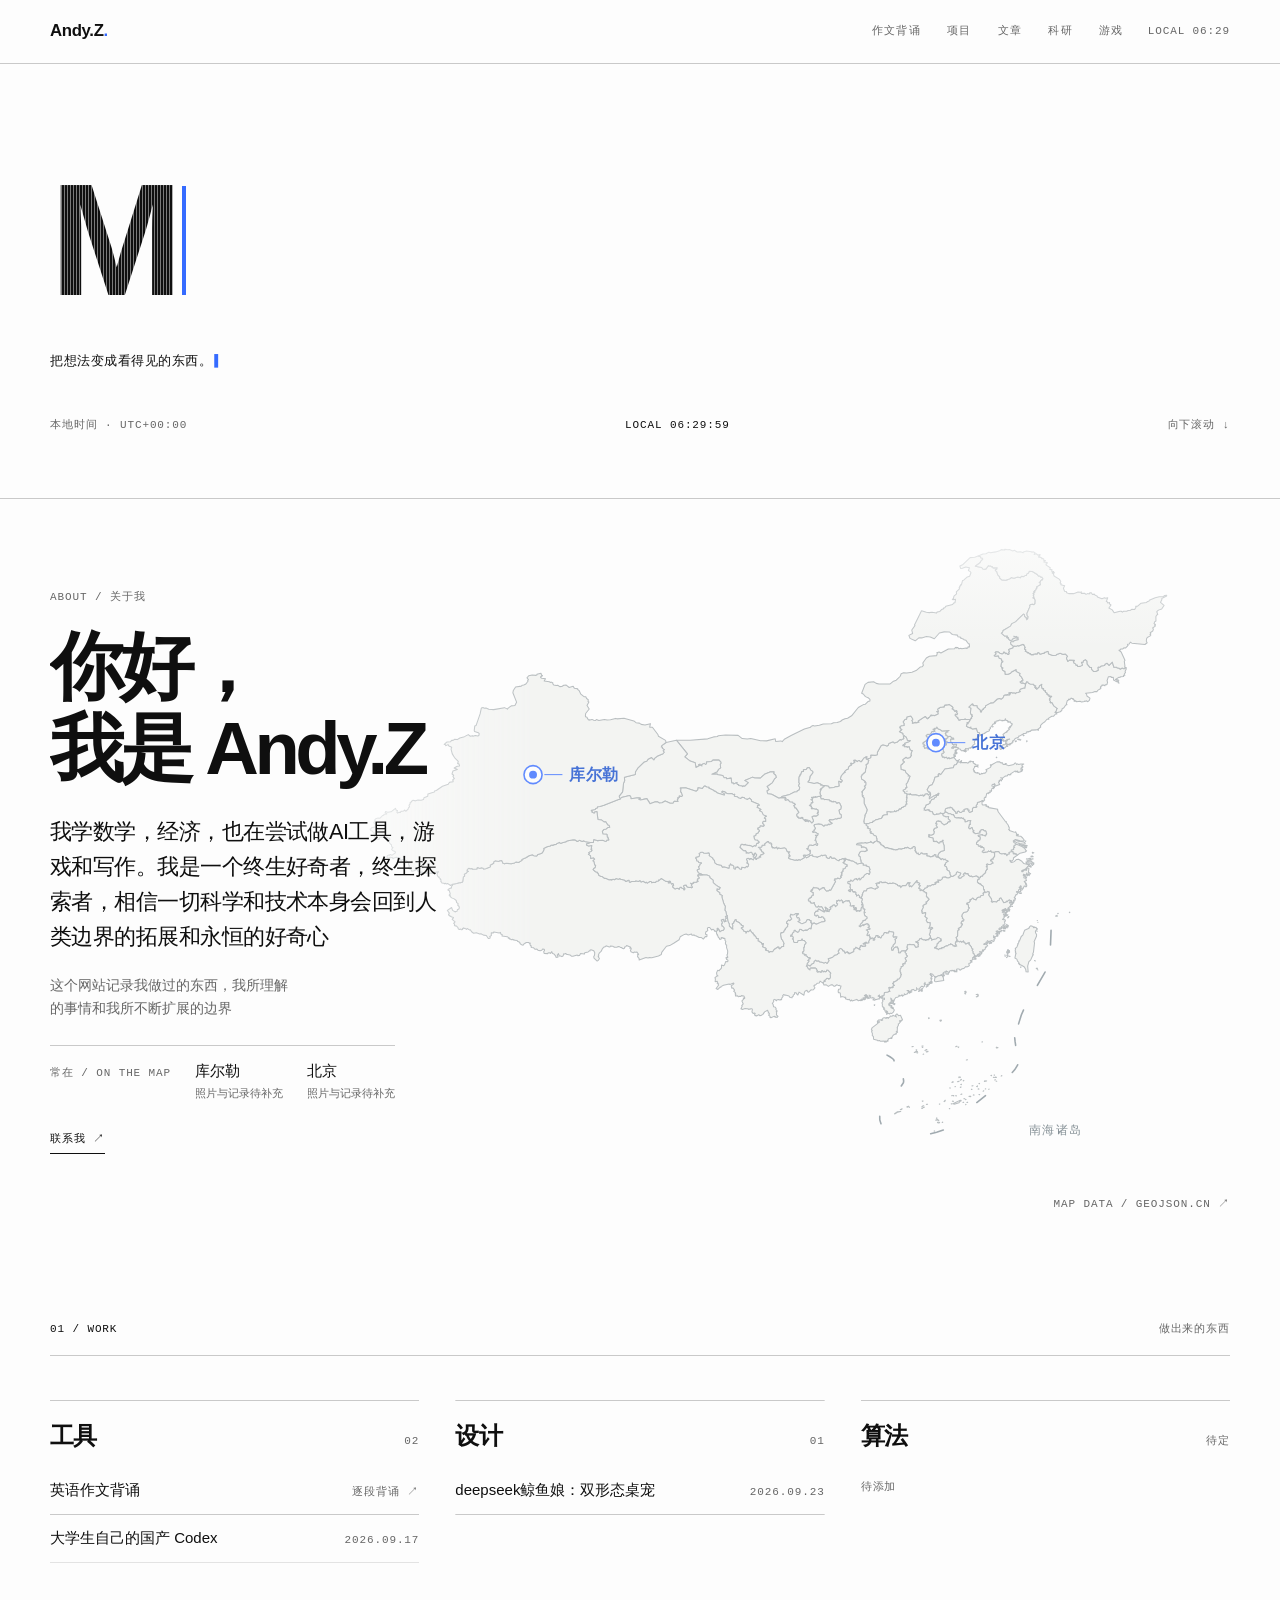
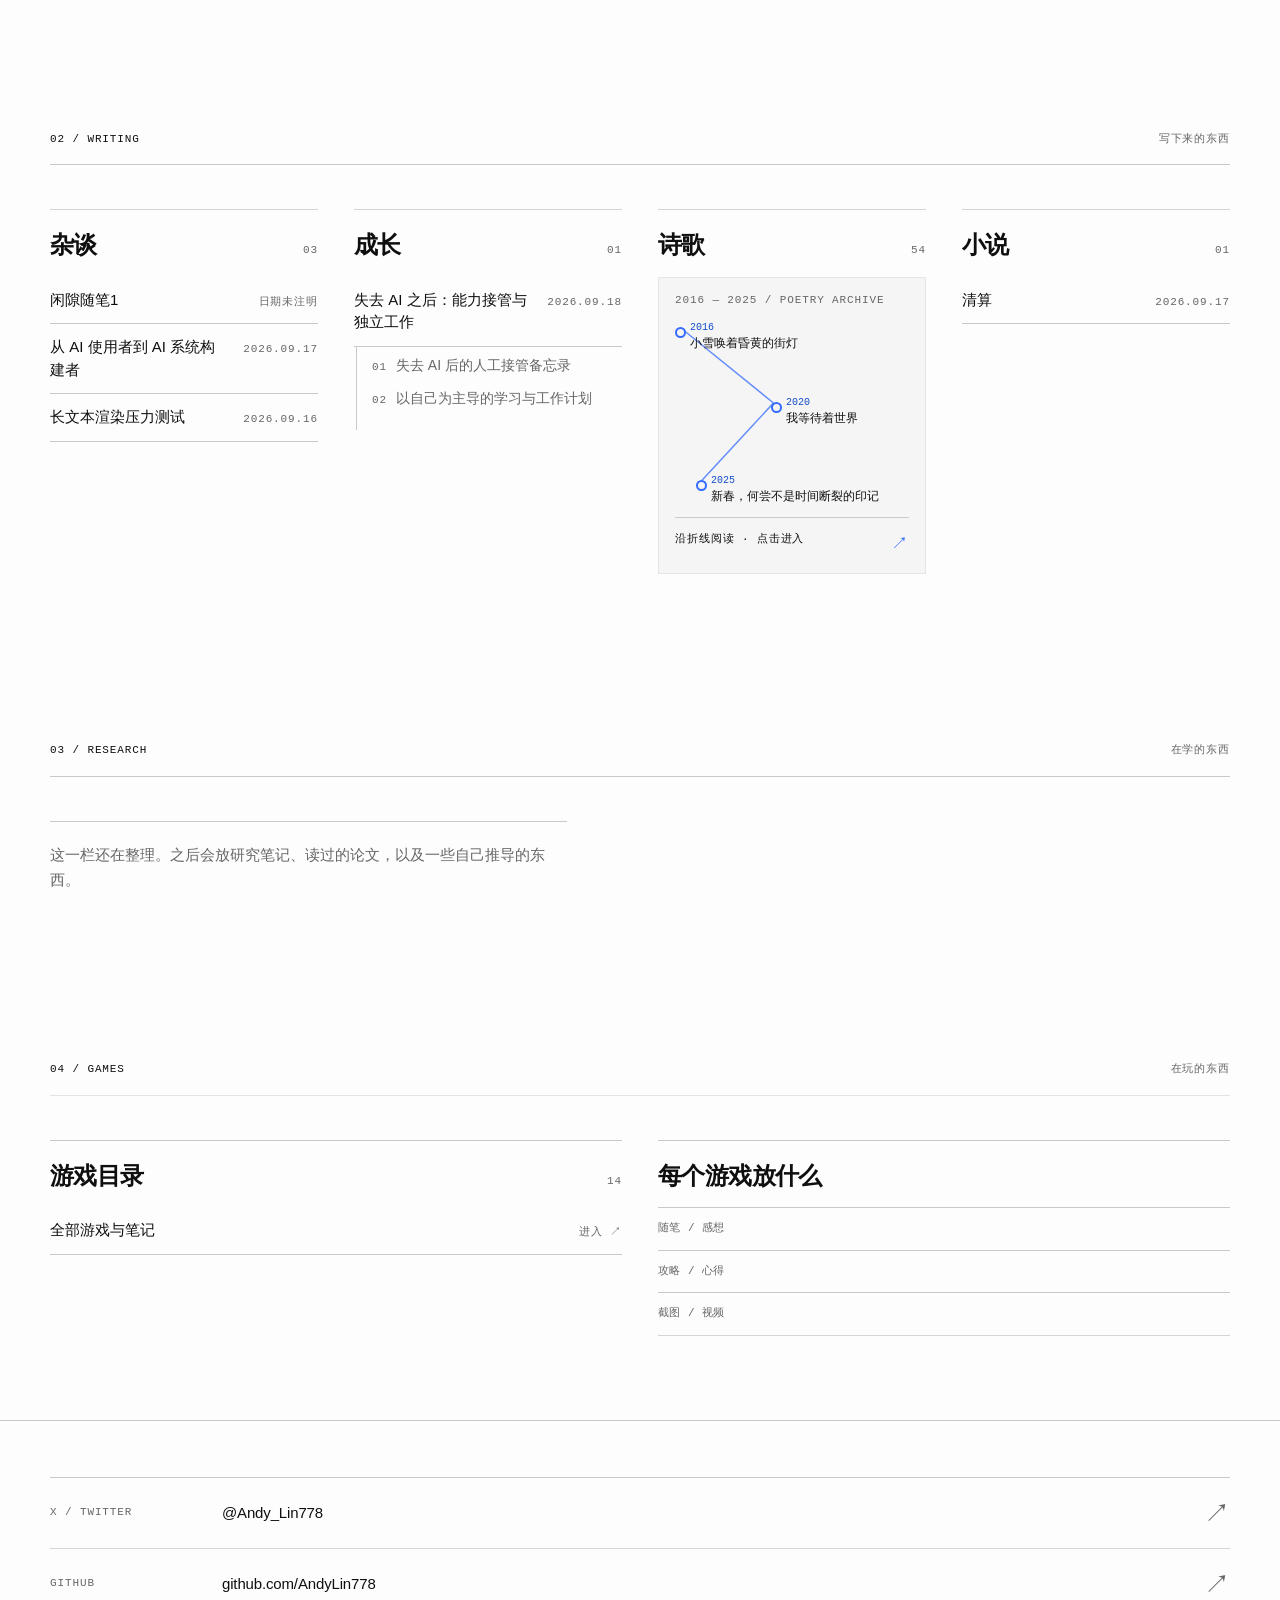
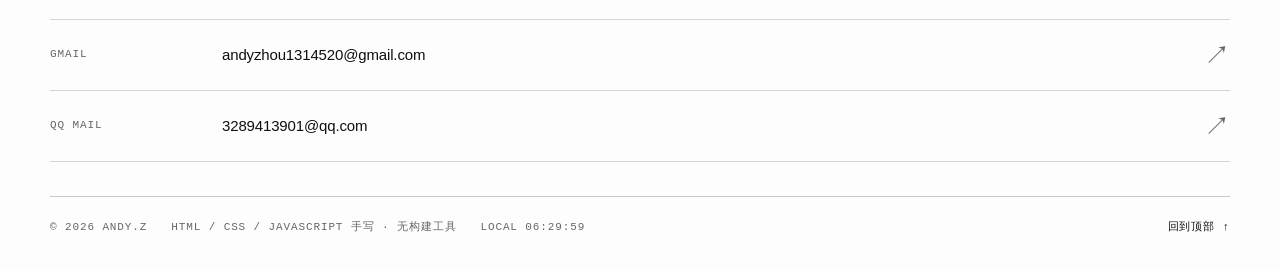
==== commit 5dfc0eb3: "Add standalone essay recitation modules and maintenance handover" ====
--- a/index.html
+++ b/index.html
@@ -34,6 +34,7 @@
       </a>
 
       <nav class="nav-links" id="navLinks" aria-label="页面导航">
+        <a href="recite/index.html" class="nav-link">作文背诵</a>
         <a href="#work" class="nav-link">项目</a>
         <a href="#writing" class="nav-link">文章</a>
         <a href="#research" class="nav-link">科研</a>
@@ -109,9 +110,15 @@
           <section class="cat reveal">
             <header class="cat-head">
               <h3 class="cat-name">工具</h3>
-              <span class="cat-count mono">01</span>
-            </header>
-            <ul class="entry-list">
+              <span class="cat-count mono">02</span>
+            </header>
+            <ul class="entry-list">
+              <li>
+                <a class="entry" href="recite/index.html">
+                  <span class="entry-title">英语作文背诵</span>
+                  <span class="entry-date mono">逐段背诵 ↗</span>
+                </a>
+              </li>
               <li>
                 <a class="entry" href="https://github.com/AndyLin778/domestic-codex" target="_blank" rel="noopener">
                   <span class="entry-title">大学生自己的国产 Codex</span>
